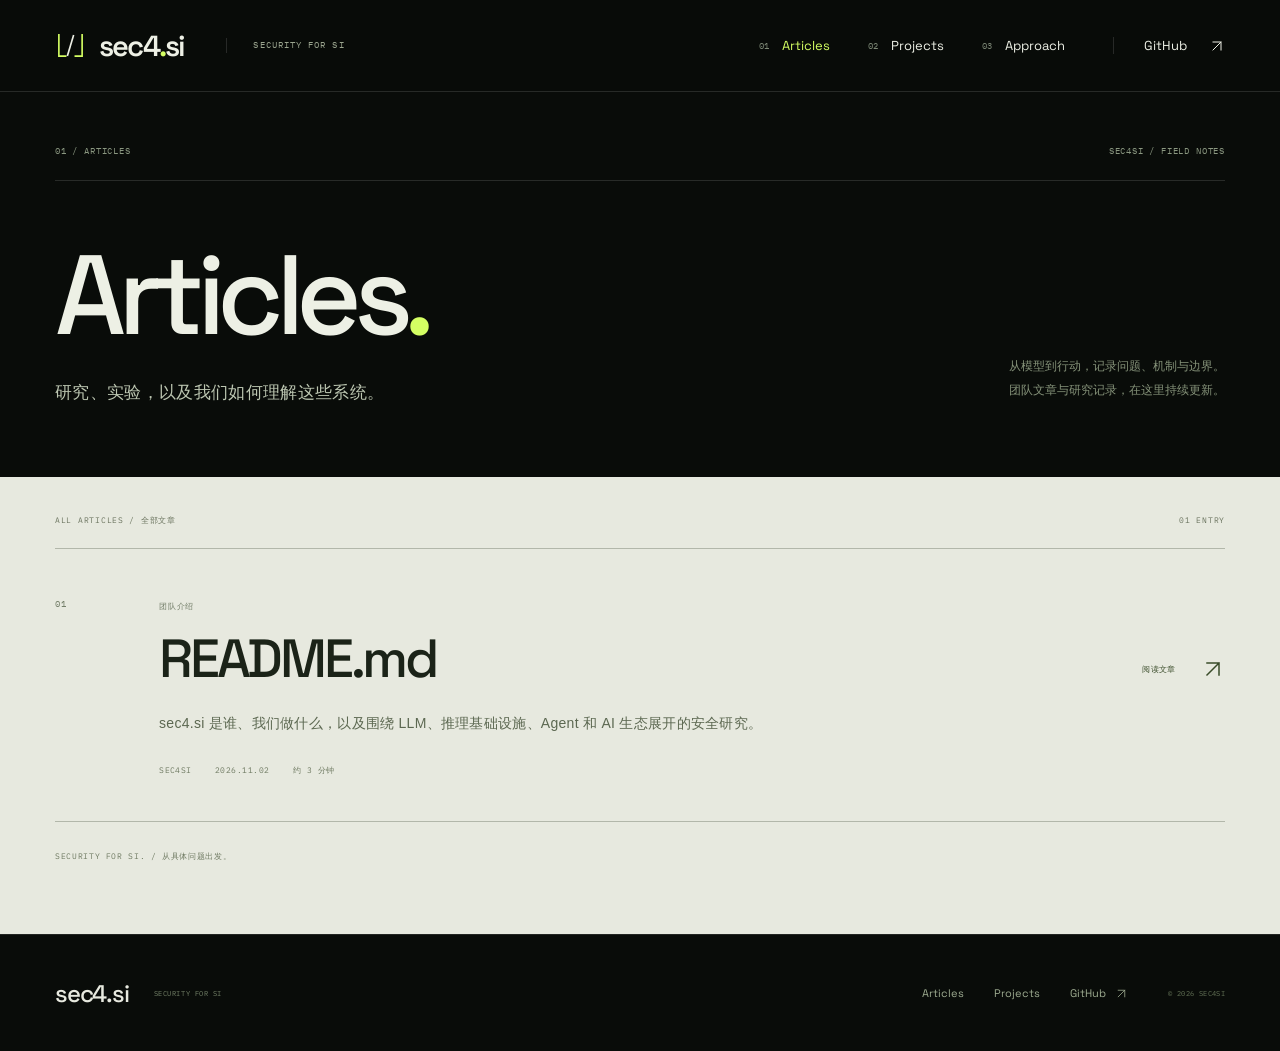
==== articles/index.html @ 60f7e09a "Add Articles pages and team README introduction" ====
<!doctype html>
<html lang="zh-CN"><head><meta charset="UTF-8"><meta name="viewport" content="width=device-width, initial-scale=1"><meta name="theme-color" content="#090c09"><meta name="description" content="sec4.si 的团队文章、研究记录与技术分析，关注 LLM、推理基础设施、Agent 和 AI 生态安全。"><meta property="og:title" content="Articles — sec4.si"><meta property="og:description" content="sec4.si 的团队文章、研究记录与技术分析，关注 LLM、推理基础设施、Agent 和 AI 生态安全。"><meta property="og:type" content="website"><meta property="og:url" content="https://sec4.si/articles/"><link rel="canonical" href="https://sec4.si/articles/"><link rel="icon" type="image/svg+xml" href="/favicon.svg"><link rel="stylesheet" href="/assets/main-XGNGND4Q.css"><link rel="stylesheet" href="/assets/articles-XRSMCOFQ.css"><title>Articles — sec4.si</title></head>
<body class="articles-page" id="top"><a class="skip-link" href="#main">跳到正文</a>
<header class="site-header is-scrolled"><a class="brand" href="/" aria-label="sec4.si home"><svg width="31" height="31" viewBox="0 0 32 32" fill="none" aria-hidden="true"><path d="M4 5v22h7M28 5v22h-7"/><path class="mark-slash" d="m19 6-6 20"/></svg><span>sec4<span class="brand-dot">.</span>si</span></a><span class="header-caption mono">SECURITY FOR SI</span>
<nav aria-label="Main navigation"><a href="/articles/" aria-current="page"><span class="nav-number">01</span> Articles</a><a class="projects-nav" href="/#projects"><span class="nav-number">02</span> Projects</a><a class="approach-nav" href="/#approach"><span class="nav-number">03</span> Approach</a><a class="github-nav" href="https://github.com/sec4si" aria-label="sec4si on GitHub"><span class="github-label">GitHub</span><svg width="20" height="20" viewBox="0 0 24 24" fill="none" aria-hidden="true"><path d="M6 18 18 6M6 6h12v12"/></svg></a></nav></header><main id="main" tabindex="-1"><section class="articles-intro page-gutter"><div class="section-label mono"><span>01 / ARTICLES</span><span>SEC4SI / FIELD NOTES</span></div><div class="articles-intro-copy"><div><h1>Articles<span>.</span></h1><p class="articles-subtitle">研究、实验，以及我们如何理解这些系统。</p></div><p class="articles-intro-note">从模型到行动，记录问题、机制与边界。<br>团队文章与研究记录，在这里持续更新。</p></div></section><section class="article-directory page-gutter" aria-labelledby="directory-title"><div class="directory-label mono"><h2 id="directory-title">ALL ARTICLES / 全部文章</h2><span>01 ENTRY</span></div><ol class="article-entries"><li><a class="article-entry" href="/articles/readme/"><span class="entry-number mono">01</span><div class="entry-copy"><span class="entry-category mono">团队介绍</span><h2>README.md</h2><p>sec4.si 是谁、我们做什么，以及围绕 LLM、推理基础设施、Agent 和 AI 生态展开的安全研究。</p><div class="entry-meta"><span class="mono">SEC4SI</span><time class="mono" datetime="2026-11-02">2026.11.02</time><span class="mono">约 3 分钟</span></div></div><span class="entry-action"><span class="mono">阅读文章</span><svg width="20" height="20" viewBox="0 0 24 24" fill="none" aria-hidden="true"><path d="M6 18 18 6M6 6h12v12"/></svg></span></a></li></ol><p class="directory-note mono">SECURITY FOR SI. / 从具体问题出发。</p></section></main><footer class="reading-footer page-gutter"><a class="reading-footer-brand" href="/">sec4.si<span class="mono">SECURITY FOR SI</span></a><nav aria-label="Footer navigation"><a href="/articles/">Articles</a><a href="/#projects">Projects</a><a href="https://github.com/sec4si">GitHub <svg width="20" height="20" viewBox="0 0 24 24" fill="none" aria-hidden="true"><path d="M6 18 18 6M6 6h12v12"/></svg></a></nav><span class="mono">© 2026 SEC4SI</span></footer></body></html>
---- assets/main-XGNGND4Q.css ----
@font-face{font-family:Space Grotesk Variable;font-style:normal;font-display:swap;font-weight:300 700;src:url("./space-grotesk-vietnamese-wght-normal-UOJE75FD.woff2") format("woff2-variations");unicode-range:U+0102-0103,U+0110-0111,U+0128-0129,U+0168-0169,U+01A0-01A1,U+01AF-01B0,U+0300-0301,U+0303-0304,U+0308-0309,U+0323,U+0329,U+1EA0-1EF9,U+20AB}@font-face{font-family:Space Grotesk Variable;font-style:normal;font-display:swap;font-weight:300 700;src:url("./space-grotesk-latin-ext-wght-normal-KWQTIOU2.woff2") format("woff2-variations");unicode-range:U+0100-02BA,U+02BD-02C5,U+02C7-02CC,U+02CE-02D7,U+02DD-02FF,U+0304,U+0308,U+0329,U+1D00-1DBF,U+1E00-1E9F,U+1EF2-1EFF,U+2020,U+20A0-20AB,U+20AD-20C0,U+2113,U+2C60-2C7F,U+A720-A7FF}@font-face{font-family:Space Grotesk Variable;font-style:normal;font-display:swap;font-weight:300 700;src:url("./space-grotesk-latin-wght-normal-LIGEH75C.woff2") format("woff2-variations");unicode-range:U+0000-00FF,U+0131,U+0152-0153,U+02BB-02BC,U+02C6,U+02DA,U+02DC,U+0304,U+0308,U+0329,U+2000-206F,U+20AC,U+2122,U+2191,U+2193,U+2212,U+2215,U+FEFF,U+FFFD}@font-face{font-family:IBM Plex Mono;font-style:normal;font-display:swap;font-weight:400;src:url("./ibm-plex-mono-latin-400-normal-A2WATXFY.woff2") format("woff2"),url("./ibm-plex-mono-latin-400-normal-4MWPPJAM.woff") format("woff")}@font-face{font-family:IBM Plex Mono;font-style:normal;font-display:swap;font-weight:500;src:url("./ibm-plex-mono-latin-500-normal-33HAQIPI.woff2") format("woff2"),url("./ibm-plex-mono-latin-500-normal-EJMP6L36.woff") format("woff")}.typographic-wall{position:relative;isolation:isolate;width:100%;height:100%;min-height:240px;overflow:hidden}.typographic-wall__content{position:relative;z-index:10;width:100%;height:100%}:root{font-family:Space Grotesk Variable,Arial,Microsoft YaHei,sans-serif;color:#edf0e5;background:#090c09;font-synthesis:none;-webkit-font-smoothing:antialiased;--ink:#090c09;--paper:#e7e9df;--lime:#d4ff63;--muted:#889382;--hairline:#ffffff20;--gutter:clamp(24px,4.3vw,96px);scroll-behavior:smooth}*{box-sizing:border-box}html{scroll-padding-top:95px}body{margin:0}button,a{-webkit-tap-highlight-color:transparent}button{font:inherit}button,a{touch-action:manipulation}a{color:inherit;text-decoration:none}button{color:inherit;cursor:pointer}button:disabled{cursor:default}button:focus-visible,a:focus-visible{outline:2px solid var(--lime);outline-offset:6px}::selection{background:var(--lime);color:var(--ink)}svg{flex:none;stroke:currentColor;stroke-width:1.5;stroke-linecap:square;stroke-linejoin:miter}.mono{font-family:IBM Plex Mono,Consolas,monospace;font-size:10px;font-weight:400;letter-spacing:.06em;line-height:1.6}.page-gutter{padding-inline:var(--gutter)}.skip-link{position:fixed;top:16px;left:var(--gutter);z-index:100;background:var(--lime);color:var(--ink);padding:12px 20px;transform:translateY(-180%)}.skip-link:focus{transform:none}.site-header{height:92px;display:flex;align-items:center;gap:36px;padding-inline:var(--gutter);position:fixed;inset:0 0 auto;z-index:30;border-bottom:1px solid var(--hairline);background:linear-gradient(#090c0970,#090c0930);transition:background .3s,backdrop-filter .3s;animation:header-in 1s both}.site-header.is-scrolled{background:#090c09ed;backdrop-filter:blur(16px)}.brand{display:inline-flex;gap:13px;align-items:center;font-size:29px;font-weight:600;letter-spacing:-1.8px;line-height:1}.brand>svg{stroke:var(--lime);stroke-width:1.7}.brand .mark-slash{stroke:#edf0e5}.brand-dot{color:var(--lime)}.header-caption{color:#9aa48e;margin-left:6px;padding-left:26px;border-left:1px solid var(--hairline);font-size:9px;letter-spacing:.12em}.site-header nav{margin-left:auto;display:flex;align-items:center;gap:38px;font-size:13px}.site-header nav a{display:inline-flex;align-items:center;gap:13px;transition:color .2s}.site-header nav a:hover{color:var(--lime)}.nav-number{font:9px IBM Plex Mono,monospace;color:#7c8775}.site-header nav .github-nav{border-left:1px solid var(--hairline);padding-left:30px;margin-left:10px;gap:22px}.github-nav svg{width:16px;height:16px}.hero{isolation:isolate;position:relative;min-height:850px;height:100svh;max-height:1400px;overflow:hidden;background:var(--ink)}.hero:after{content:"";position:absolute;inset:0;pointer-events:none;z-index:6;opacity:.035;background-image:url("data:image/svg+xml,%3Csvg viewBox='0 0 180 180' xmlns='http://www.w3.org/2000/svg'%3E%3Cfilter id='n'%3E%3CfeTurbulence type='fractalNoise' baseFrequency='.93' numOctaves='3' stitchTiles='stitch'/%3E%3C/filter%3E%3Cpath fill='%23fff' filter='url(%23n)' opacity='.7' d='M0 0h180v180H0z'/%3E%3C/svg%3E")}.hero-field{position:absolute;inset:110px -1% 98px 37%;z-index:0;animation:field-in 2.1s .3s both}.hero-field .typographic-wall{height:100%;min-height:100%}.hero-field-mask{position:absolute;inset:92px 0 90px;pointer-events:none;z-index:1;background:linear-gradient(90deg,var(--ink) 0%,#090c09fa 25%,#090c09cc 39%,#090c0966 48%,transparent 68%),linear-gradient(0deg,var(--ink),transparent 17%,transparent 91%,var(--ink));opacity:.98}.hero-main{position:relative;z-index:3;height:100%;display:flex;flex-direction:column;justify-content:center;padding-top:128px;padding-bottom:102px;pointer-events:none}.eyebrow{display:inline-flex;gap:10px;align-items:center;color:#b7bfae;font-size:10px;letter-spacing:.12em}.tiny-cross{display:inline-block;width:10px;height:10px;position:relative;flex:none}.tiny-cross:before,.tiny-cross:after{content:"";position:absolute;background:currentColor;top:50%;left:0;width:100%;height:1px}.tiny-cross:after{transform:rotate(90deg)}.hero-main>.eyebrow{animation:copy-in 1s .1s both;margin-bottom:29px;color:#b7bfae}h1{font-size:clamp(112px,10.7vw,216px);font-weight:500;letter-spacing:-.077em;line-height:.94;margin:0 0 32px}.title-line{display:block;overflow:hidden;padding:0 .12em .12em 0;margin-bottom:-.12em}.title-line>span{display:block;animation:title-in 1.2s cubic-bezier(.2,.7,.15,1) .12s both}.title-line:nth-child(2)>span{animation-delay:.3s}h1 em{font-style:normal;color:var(--lime)}.title-period{font-weight:400}.hero-copy{max-width:430px;animation:copy-in 1.2s .55s both}.hero-description{font-size:17px;font-weight:400;line-height:1.65;letter-spacing:-.025em;margin:0;max-width:390px;color:#bec6b7}.hero-chinese{font-family:Arial,Microsoft YaHei,sans-serif;font-size:12px;letter-spacing:.12em;line-height:1.7;color:#737f6d;margin:15px 0 0}.hero-actions{display:flex;align-items:center;gap:32px;margin-top:33px}.primary-link{display:flex;align-items:center;justify-content:space-between;gap:36px;padding:16px 20px 17px;background:var(--lime);color:#17200c;font-size:13px;font-weight:600;pointer-events:auto;transition:background .2s,transform .2s}.primary-link:hover{background:#e5ffa1;transform:translateY(-2px)}.primary-link svg{width:19px}.action-note{font-size:8px;color:#849078;line-height:1.8;letter-spacing:.1em}.field-topline{position:absolute;top:137px;left:57%;right:var(--gutter);z-index:2;display:flex;align-items:center;gap:8px;color:#849077;font-size:8px;letter-spacing:.1em;animation:copy-in 1.1s .85s both;pointer-events:none}.field-coordinate{margin-left:auto;color:#4d5b48}.status-dot{width:5px;height:5px;background:var(--lime);border-radius:50%;display:inline-block;flex:none;box-shadow:0 0 12px #d4ff6340;animation:status-breathe 4s ease-in-out infinite}.field-note{position:absolute;right:var(--gutter);bottom:148px;width:clamp(290px,26vw,440px);z-index:4;animation:copy-in 1.3s 1.1s both;background:linear-gradient(90deg,#090c09ed,#090c09d9 80%,#090c09b3);border-top:1px solid #d4ff6330;padding-top:18px;pointer-events:none}.field-note-index{display:flex;align-items:center;gap:10px;font-size:8px;color:#a9b59a;letter-spacing:.1em}.square-dot{display:block;width:5px;height:5px;background:var(--lime)}.focus-bracket{margin-left:auto;color:var(--lime)}.field-note-content{animation:copy-in .45s both}.field-note-content p{font-size:22px;line-height:1.2;letter-spacing:-.04em;margin:17px 0 10px;max-width:350px}.field-note-content>span{display:block;max-width:360px;color:#7f8d75;font-size:12px;line-height:1.8}.field-note-hint{display:flex;gap:14px;color:#5a684f;font-size:7px;letter-spacing:.05em;margin-top:23px}.hero-bottom{position:absolute;bottom:0;inset-inline:0;height:92px;z-index:7;display:flex;align-items:center;justify-content:space-between;border-top:1px solid var(--hairline);gap:30px;animation:copy-in 1.1s .95s both}.scroll-cue{display:flex;align-items:center;gap:12px;color:#9aa78f;font-size:8px;letter-spacing:.09em;white-space:nowrap}.scroll-track{position:relative;width:9px;height:25px;border:1px solid #56634b;display:flex;justify-content:center;border-radius:6px;overflow:hidden}.scroll-track span{width:1px;height:7px;display:block;background:var(--lime);margin-top:4px;animation:scroll-tick 2.8s ease-in-out infinite}.field-tabs{display:flex;align-items:center;gap:34px;margin-left:auto;margin-right:10%}.field-tabs button{display:inline-flex;align-items:center;gap:9px;padding:10px 0;border:0;background:transparent;color:#69785f;font:9px IBM Plex Mono,monospace;letter-spacing:.08em;transition:color .2s}.tab-indicator{width:4px;height:4px;background:currentColor;opacity:.5;transition:background .2s}.field-tabs button:hover,.field-tabs button.is-active{color:var(--lime)}.field-tabs button.is-active .tab-indicator{opacity:1}.motion-controls{display:flex;align-items:center;gap:19px}.motion-button{display:flex;align-items:center;gap:9px;padding:10px 0;font-size:8px;letter-spacing:.12em;color:#8e9a83;background:none;border:none;min-width:66px}.motion-button:hover,.shuffle-button:hover{color:var(--lime)}.pause-icon{width:6px;height:9px;border-inline:2px solid currentColor;display:inline-block}.play-icon{display:inline-block;border-left:6px solid currentColor;border-top:4px solid transparent;border-bottom:4px solid transparent}.shuffle-button{background:none;border:0;color:#8e9a83;padding:8px}.shuffle-button:disabled{opacity:.3}.field-fallback{height:100%;font:14px/2.15 IBM Plex Mono,monospace;color:#8d9d7c15;letter-spacing:.25em;overflow:hidden;white-space:nowrap}.research-section{background:var(--paper);color:#121810;padding-block:64px 38px}.section-label{display:flex;justify-content:space-between;gap:24px;padding-bottom:22px;border-bottom:1px solid #171e1726;font-size:9px;letter-spacing:.09em;color:#66705d}.research-heading{display:flex;justify-content:space-between;align-items:flex-end;gap:60px;margin:69px 0 65px}h2{font-weight:500;letter-spacing:-.055em;line-height:1.09;font-size:clamp(40px,4.05vw,78px);margin:0}.research-heading h2>span{color:#7e8774}.research-heading p{font-family:Arial,Microsoft YaHei,sans-serif;color:#68705f;font-size:12px;line-height:2;letter-spacing:.04em;min-width:320px;margin:0 0 7px}.research-list{border-bottom:1px solid #171e1740}.research-row{border-top:1px solid #171e1740}.research-row{scroll-margin-top:14px}.research-row h3{margin:0}.research-toggle{width:100%;padding:30px 0;display:grid;grid-template-columns:80px minmax(230px,1fr) 1fr 30px;align-items:center;gap:24px;text-align:left;border:0;background:none;color:inherit;transition:padding .2s}.research-toggle:focus-visible{outline-color:#5f792e;outline-offset:-2px}.row-number{font-size:10px;color:#727c67;align-self:center}.row-label{font-size:clamp(28px,3.05vw,58px);letter-spacing:-.055em;font-weight:500;transition:transform .3s}.row-subtitle{font-size:15px;font-weight:400;color:#626c59;justify-self:start;letter-spacing:-.025em}.row-icon{position:relative;width:25px;height:25px;justify-self:end}.row-icon span{position:absolute;left:4px;right:4px;top:12px;height:1px;background:currentColor;transition:transform .3s}.row-icon span+span{transform:rotate(90deg)}.is-expanded .row-icon span+span{transform:rotate(0)}.research-toggle:hover .row-label{transform:translate(8px)}.is-expanded .row-label{text-decoration:underline;text-decoration-color:#a0b474;text-decoration-thickness:3px;text-underline-offset:10px}.research-detail-inner{padding:0 54px 33px 104px;max-width:970px;animation:copy-in .3s both}.research-detail-inner>p:first-child{font-size:17px;line-height:1.7;letter-spacing:-.02em;color:#3e4936;margin:0 0 11px;max-width:650px}.research-detail-inner>p[lang]{font-family:Arial,Microsoft YaHei,sans-serif;font-size:12px;line-height:1.8;color:#717a67;letter-spacing:.04em;margin:0}.research-tags{display:flex;flex-wrap:wrap;gap:9px 25px;margin-top:24px;color:#526242;font-size:8px;letter-spacing:.08em}.research-tags span:before{content:"\21b3";margin-right:8px;color:#8c9c75}.project-list-heading{display:flex;align-items:center;justify-content:space-between;gap:20px;border-top:1px solid #171e1740;padding:34px 0 22px;color:#66705d;font-size:8px;letter-spacing:.09em;scroll-margin-top:20px}.project-list-heading h3{margin:0;font:inherit}.project-list-heading>span{color:#727c67;font-size:7px}.project-actions{display:flex;align-items:center;flex-wrap:wrap;gap:14px 28px;margin-top:24px}.project-actions>a{display:inline-flex;align-items:center;justify-content:space-between;gap:28px;min-height:44px;font-size:12px;font-weight:500;transition:background .2s,color .2s,transform .2s}.project-actions a:focus-visible{outline-color:#496620;outline-offset:5px}.project-site{padding:13px 17px;background:#17200e;color:var(--lime)}.project-site:hover{background:#2c3c1c;transform:translateY(-2px)}.project-repository{color:#3e4936}.project-repository:hover{color:#17200e;text-decoration:underline;text-underline-offset:5px}.project-actions svg{width:16px;height:16px}.project-status{display:flex;align-items:center;gap:8px;font-size:7px;color:#68735e;letter-spacing:.07em}.project-status>span{display:block;width:4px;height:4px;background:#7e9457}.motion-button:disabled{opacity:.65}.research-footnote{display:flex;gap:12px;align-items:center;font-size:8px;letter-spacing:.035em;color:#78836b;padding-top:25px}.research-footnote .tiny-cross{width:8px;height:8px}.research-footnote>span:last-child{margin-left:auto;letter-spacing:.06em}.approach-section{padding-block:66px 100px;background:#0b0f0b}.approach-section .section-label{border-color:var(--hairline);color:#717e66}.approach-heading{display:flex;justify-content:space-between;align-items:flex-end;gap:60px;margin-top:70px}.approach-heading h2{font-size:clamp(40px,4.1vw,78px)}.approach-heading h2 span{color:#78876b}.approach-heading p{font-family:Arial,Microsoft YaHei,sans-serif;font-size:12px;letter-spacing:.05em;line-height:2;color:#7d8a71;margin:0 0 7px;min-width:320px}.boundary-map{display:flex;align-items:center;gap:38px;margin:65px 0 73px;border-block:1px solid var(--hairline);padding:30px 0}.map-terminal{color:#536148;font-size:8px;letter-spacing:.13em}.boundary-node{display:grid;grid-template-columns:5px auto;column-gap:10px;row-gap:5px;align-items:center;flex-shrink:0;font:10px IBM Plex Mono,monospace;letter-spacing:.09em;color:#b8c4aa}.node-dot{width:4px;height:4px;background:var(--lime);display:block}.boundary-node small{grid-column:2;font-family:Space Grotesk Variable,sans-serif;font-size:11px;letter-spacing:0;color:#5c6b50}.boundary-line{height:1px;background:#d4ff6333;flex:1;position:relative;overflow:visible;min-width:10px}.boundary-line:after{content:"";position:absolute;right:0;top:-2px;width:5px;height:5px;border-top:1px solid #a3bf76;border-right:1px solid #a3bf76;transform:rotate(45deg)}.principles{display:grid;grid-template-columns:repeat(3,1fr);gap:55px}.principle{border-left:1px solid #ffffff19;padding-left:24px}.principle-number{color:#738463;font-size:8px}.principle h3{font-size:36px;letter-spacing:-.055em;font-weight:400;margin:24px 0 8px}.principle p{color:#b3bfa6;font-size:13px;margin:0 0 12px;line-height:1.5}.principle>span[lang]{display:block;font-family:Arial,Microsoft YaHei,sans-serif;color:#6c7a61;font-size:11px;line-height:1.9;letter-spacing:.035em}.site-footer{background:var(--lime);color:#17200e;padding-top:72px}.footer-top{display:flex;align-items:center;justify-content:space-between;gap:40px;padding-bottom:77px}.footer-top .eyebrow{color:#667c41;font-size:8px;letter-spacing:.1em}.footer-top .status-dot{background:#40572a;animation:none;box-shadow:none}.footer-top h2{font-size:clamp(50px,6.2vw,120px);margin:25px 0 18px;letter-spacing:-.065em}.footer-top h2>span{color:#758e48}.footer-top p{font-family:Arial,Microsoft YaHei,sans-serif;color:#687f44;font-size:12px;letter-spacing:.06em;margin:0}.footer-articles{display:inline-flex;align-items:center;gap:24px;font-size:13px;min-height:44px;margin-top:19px;color:#2f4820}.footer-articles:hover{text-decoration:underline;text-underline-offset:5px}.footer-articles svg{width:18px;height:18px}.footer-github{display:flex;flex-direction:column;align-items:center;justify-content:center;gap:24px;width:180px;height:180px;border:1px solid #17200e44;border-radius:50%;transition:background .3s,color .3s,transform .3s}.footer-github>svg{width:54px;height:54px;stroke-width:1}.footer-github>span{font-size:8px;letter-spacing:.08em}.footer-github:hover{background:#17200e;color:var(--lime);transform:rotate(-5deg)}.site-footer a:focus-visible{outline-color:#17200e}.footer-projects{display:flex;align-items:center;gap:36px;border-top:1px solid #17200e33;padding-block:25px}.footer-projects>span{margin-right:auto;color:#657c40;font-size:8px;letter-spacing:.07em}.footer-projects>a{display:flex;align-items:center;justify-content:space-between;gap:35px;min-width:0;flex:0 1 200px;font-size:20px;letter-spacing:-.04em;padding-block:8px}.footer-projects>a:hover{text-decoration:underline;text-underline-offset:5px}.footer-projects svg{width:18px;height:18px}@media(max-width:720px){.footer-projects{flex-wrap:wrap;gap:16px 30px;padding-block:23px}.footer-projects>span{flex-basis:100%;font-size:7px}.footer-projects>a{flex:1 1 140px;min-width:0;font-size:18px;gap:15px}}.footer-bottom{display:flex;align-items:center;justify-content:space-between;gap:25px;border-top:1px solid #17200e33;padding-block:27px;font-size:8px;letter-spacing:.035em;color:#657c40}.footer-brand{font-family:Space Grotesk Variable,sans-serif;font-size:21px;letter-spacing:-1px;font-weight:600;color:#17200e}.footer-brand>span{font:7px IBM Plex Mono,monospace;letter-spacing:.08em;margin-left:17px;color:#657c40}.back-top{color:#3b5428;white-space:nowrap}[data-reveal]{opacity:0;transform:translateY(24px);transition:opacity .85s cubic-bezier(.2,.7,.15,1),transform .85s cubic-bezier(.2,.7,.15,1)}[data-reveal][data-revealed=true]{opacity:1;transform:none}.research-row[data-reveal]{transform:none}.research-row:target{opacity:1;transform:none;transition:none}.principle:nth-child(2){transition-delay:.1s}.principle:nth-child(3){transition-delay:.2s}@keyframes title-in{0%{transform:translateY(112%);filter:blur(4px);opacity:.4}to{transform:none;filter:none;opacity:1}}@keyframes copy-in{0%{opacity:0;transform:translateY(15px)}to{opacity:1;transform:none}}@keyframes header-in{0%{opacity:0;transform:translateY(-12px)}to{opacity:1;transform:none}}@keyframes field-in{0%{opacity:0}to{opacity:1}}@keyframes status-breathe{0%,to{opacity:.45}50%{opacity:1}}@keyframes scroll-tick{0%,to{transform:translateY(0);opacity:.7}60%{transform:translateY(8px);opacity:.2}}@media(min-width:1700px){.hero-copy{max-width:480px}.hero-description{font-size:19px;max-width:435px}.hero-chinese{font-size:13px}.hero-main{padding-top:140px}h1{margin-bottom:37px}.hero-actions{margin-top:38px}.primary-link{padding:19px 23px;font-size:14px;gap:55px}.field-note{bottom:158px}.field-note-content p{font-size:26px}.field-note-content>span{font-size:13px}.field-topline{font-size:9px;top:143px}.hero-main>.eyebrow{font-size:11px;margin-bottom:35px}}@media(max-width:1200px){.header-caption{display:none}.hero{min-height:800px}h1{font-size:clamp(108px,11vw,150px)}.hero-field{left:34%}.hero-field-mask{background:linear-gradient(90deg,var(--ink) 0%,#090c09f5 24%,#090c09a0 42%,transparent 68%),linear-gradient(0deg,var(--ink),transparent 18%,transparent 91%,var(--ink))}.hero-copy{max-width:350px}.hero-description{font-size:15px;max-width:330px}.field-topline{left:55%;font-size:7px}.field-note{width:285px}.field-note-content p{font-size:21px}.field-tabs{gap:20px;margin-right:0}.field-tabs button{font-size:8px}.scroll-cue{font-size:7px}.research-heading,.approach-heading{gap:35px}.research-heading p,.approach-heading p{min-width:270px;font-size:11px}.research-toggle{grid-template-columns:55px minmax(210px,1fr) 1fr 25px;gap:20px}.research-detail-inner{padding-left:75px}.boundary-map{gap:24px}.map-terminal{font-size:7px}.boundary-node{font-size:9px}.principles{gap:35px}.footer-bottom>span:nth-child(2){display:none}}@media(max-width:900px){.site-header{height:78px}.brand{font-size:25px}.site-header nav{gap:26px;font-size:12px}.site-header nav .github-nav{padding-left:23px;margin-left:0;gap:17px}.hero{min-height:900px;max-height:none}.hero-main{padding-top:130px;padding-bottom:200px;justify-content:center}h1{font-size:128px}.hero-description{max-width:335px}.field-topline{left:53%;top:118px;right:var(--gutter)}.field-coordinate{display:none}.hero-field{inset:98px -7% 140px 32%}.field-note{bottom:144px;width:260px}.field-note-content p{font-size:19px}.field-note-content>span{font-size:11px}.field-note-hint{font-size:6px}.hero-bottom{height:90px}.field-tabs{gap:15px}.field-tabs button{font-size:7px;gap:6px}.scroll-cue{font-size:6px}.motion-controls{gap:6px}.motion-button{font-size:7px;min-width:58px}.research-section{padding-top:40px}.section-label{font-size:8px}.section-label>span:last-child{font-size:7px}.research-heading,.approach-heading{flex-direction:column;align-items:flex-start;gap:29px;margin-top:45px;margin-bottom:45px}.research-heading p,.approach-heading p{font-size:12px}.research-toggle{grid-template-columns:38px 1fr 180px 23px;gap:16px;padding-block:27px}.row-label{font-size:33px}.row-subtitle{font-size:12px}.research-detail-inner{padding-left:54px}.research-footnote>span:last-child{display:none}.approach-section{padding-top:45px;padding-bottom:65px}.boundary-map{gap:17px;margin:45px 0 55px}.map-terminal{display:none}.boundary-node small{font-size:10px}.principles{gap:23px}.principle{padding-left:16px}.principle h3{font-size:30px}.principle>span[lang]{font-size:10px}.footer-top{padding-bottom:55px}.footer-github{width:145px;height:145px;gap:18px}.footer-github>svg{width:44px;height:44px}.footer-github>span{font-size:7px}.footer-brand>span{display:none}}@media(max-width:600px){:root{--gutter:22px}html{scroll-padding-top:80px}.site-header{height:72px;gap:12px}.brand{font-size:23px;gap:9px}.brand>svg{width:25px;height:25px}.site-header nav{gap:20px;font-size:11px}.nav-number,.approach-nav{display:none!important}.site-header nav .github-nav{border-left:0;padding-left:0;gap:10px}.github-nav svg{width:14px;height:14px}.hero{min-height:870px;height:100svh}.hero-main{justify-content:flex-start;padding-top:176px;padding-bottom:210px}.hero-main>.eyebrow{font-size:8px;letter-spacing:.1em;margin-bottom:28px}h1{font-size:clamp(83px,20.8vw,124px);line-height:1.02;letter-spacing:-.075em;margin-bottom:29px}.hero-description{font-size:15px;line-height:1.65;max-width:310px;color:#b8c3ac}.hero-chinese{font-size:10px;letter-spacing:.08em;margin-top:15px}.hero-actions{gap:23px;margin-top:28px}.primary-link{font-size:12px;gap:29px;padding:15px 17px}.action-note{font-size:7px}.hero-field{inset:95px -44% 110px 8%;opacity:.48}.hero-field-mask{inset:73px 0 83px;background:linear-gradient(90deg,#090c09f7,#090c09cf 45%,#090c09a6),linear-gradient(0deg,var(--ink),#090c09c0 16%,transparent 40%,transparent 92%,var(--ink))}.field-topline{left:var(--gutter);right:var(--gutter);top:111px;font-size:6px;letter-spacing:.08em;color:#68765d}.field-topline .status-dot{width:4px;height:4px}.field-note{left:var(--gutter);right:var(--gutter);bottom:107px;width:auto;border-top:1px solid #ffffff18;padding-top:15px;background:transparent}.field-note-index{font-size:7px}.field-note-content p{font-size:15px;margin:11px 0 0;max-width:none}.field-note-content>span,.field-note-hint{display:none}.field-note .square-dot{width:4px;height:4px}.hero-bottom{height:77px;gap:18px;flex-wrap:nowrap}.scroll-cue{display:none}.field-tabs{margin:0 auto 0 0;gap:13px}.field-tabs button{font-size:7px;letter-spacing:.04em;gap:5px;min-height:44px}.tab-indicator{width:3px;height:3px}.motion-controls{gap:0}.motion-button{font-size:6px;gap:7px;min-width:47px;min-height:44px}.shuffle-button{display:none}.pause-icon{height:7px;width:5px;border-inline-width:1.5px}.research-section{padding-top:32px;padding-bottom:26px}.section-label{font-size:7px;padding-bottom:17px;letter-spacing:.07em}.section-label>span:last-child{display:none}.research-heading{margin-top:36px;margin-bottom:34px;gap:24px}h2{font-size:36px;letter-spacing:-.06em;line-height:1.15}.research-heading p{font-size:11px;line-height:2;letter-spacing:.02em;min-width:0;max-width:310px}.research-toggle{grid-template-columns:24px 1fr 20px;gap:13px;padding-block:24px}.row-number{font-size:8px}.row-label{font-size:30px;letter-spacing:-.055em}.row-subtitle{display:none}.row-icon{width:18px;height:18px}.row-icon span{top:9px;left:2px;right:2px}.is-expanded .row-label{text-decoration-thickness:2px;text-underline-offset:7px}.research-detail-inner{padding:0 0 26px 37px}.research-detail-inner>p:first-child{font-size:14px;line-height:1.8}.research-detail-inner>p[lang]{font-size:10px;line-height:1.9;letter-spacing:.02em}.research-tags{gap:10px 15px;font-size:6px;line-height:1.8;margin-top:18px}.research-tags span:before{margin-right:5px}.research-footnote{font-size:6px;gap:10px;line-height:1.8;padding-top:21px}.approach-section{padding-top:33px;padding-bottom:44px}.approach-heading{margin-top:36px;margin-bottom:0;gap:24px}.approach-heading h2{font-size:36px}.approach-heading p{font-size:11px;line-height:2;letter-spacing:.02em;min-width:0}.boundary-map{margin:34px 0 37px;gap:14px;padding-block:23px}.boundary-node{grid-template-columns:3px auto;font-size:7px;column-gap:7px;letter-spacing:.05em}.node-dot{width:3px;height:3px}.boundary-node small{display:none}.boundary-line:after{width:4px;height:4px;top:-1.5px}.principles{grid-template-columns:1fr;gap:29px}.principle{border-left:0;border-top:1px solid #ffffff18;padding-top:22px;padding-left:0;display:grid;grid-template-columns:35px 1fr;column-gap:5px}.principle-number{grid-row:1 / span 3;align-self:start;padding-top:9px;font-size:7px}.principle h3{font-size:29px;margin:0 0 9px}.principle p{font-size:12px;margin-bottom:8px}.principle>span[lang]{font-size:10px;letter-spacing:.02em}.site-footer{padding-top:38px}.footer-top{align-items:flex-start;position:relative;gap:15px;padding-bottom:40px}.footer-top .eyebrow{font-size:6px;letter-spacing:.05em;gap:7px}.footer-top h2{font-size:43px;margin:24px 0 16px}.footer-top p{font-size:10px;line-height:1.9;letter-spacing:.03em;max-width:250px}.footer-github{width:52px;height:52px;flex:none;margin-top:42px;border-radius:0;border:0}.footer-github>svg{width:37px;height:37px;stroke-width:1.2}.footer-github>span{display:none}.footer-bottom{padding-block:20px;gap:15px;flex-wrap:wrap;font-size:6px}.footer-brand{font-size:19px;flex:1}.footer-bottom>span{font-size:6px}.back-top{display:none}}@media(prefers-reduced-motion:reduce){:root{scroll-behavior:auto}*,*:before,*:after{animation-duration:.01ms!important;animation-delay:0s!important;transition-duration:.01ms!important;scroll-behavior:auto!important}[data-reveal]{opacity:1;transform:none}.title-line>span{transform:none;filter:none}}@media(max-width:600px){.site-header nav{gap:16px}.site-header nav a{min-height:44px}.site-header nav .github-nav{min-width:24px;justify-content:center}.github-label{display:none}.project-list-heading{padding-top:28px;font-size:7px;gap:12px}.project-list-heading>span{font-size:6px}.project-actions{gap:12px 23px;margin-top:21px}.project-actions>a{font-size:11px;gap:20px}.project-site{padding:12px 14px}.project-status{flex-basis:100%;font-size:6px;margin-top:2px}}@media(max-width:360px){:root{--gutter:18px}.site-header{gap:10px}.brand{font-size:22px;gap:8px}.brand>svg{width:24px;height:24px}.site-header nav{gap:13px}.field-tabs{gap:10px}h1{font-size:clamp(72px,23vw,83px)}}
---- assets/articles-XRSMCOFQ.css ----
.articles-page{--reading-ink:#1b2318;--reading-muted:#68715f}.articles-page .site-header{animation:none;background:#090c09f5}.articles-page .site-header nav a[aria-current]{color:var(--lime)}.articles-page main{padding-top:92px}.articles-page main:focus{outline:none}.articles-intro{padding-top:52px;padding-bottom:68px}.articles-intro .section-label{border-color:var(--hairline);color:#8a9780}.articles-intro-copy{display:flex;align-items:flex-end;justify-content:space-between;gap:60px;padding-top:58px}.articles-intro h1{font-size:clamp(76px,8.8vw,164px);line-height:1;letter-spacing:-.075em;margin:0 0 26px}.articles-intro h1>span,.article-hero h1>span{color:var(--lime)}.articles-subtitle{font:17px/1.8 Arial,Microsoft YaHei,sans-serif;color:#bcc6b1;margin:0;letter-spacing:.02em}.articles-intro-note{font:12px/2 Arial,Microsoft YaHei,sans-serif;color:#859279;margin:0 0 7px;max-width:340px}.article-directory{background:var(--paper);color:var(--reading-ink);padding-top:37px;padding-bottom:72px;min-height:400px}.directory-label{display:flex;justify-content:space-between;align-items:center;gap:20px;color:#6b745f;border-bottom:1px solid #17200e40;padding-bottom:22px;font-size:8px;letter-spacing:.09em}.directory-label h2{font:inherit;margin:0;letter-spacing:inherit}.article-entries{list-style:none;padding:0;margin:0}.article-entry{display:grid;grid-template-columns:80px minmax(0,1fr) 130px;gap:24px;align-items:start;padding:44px 0;border-bottom:1px solid #17200e40;transition:padding .25s}.article-entry:focus-visible{outline-color:#496620;outline-offset:9px}.entry-number{font-size:9px;color:#737e69;padding-top:4px}.entry-category{font-size:8px;letter-spacing:.1em;color:#737e69}.entry-copy h2{font-size:clamp(36px,4.2vw,64px);line-height:1.15;letter-spacing:-.06em;margin:14px 0 20px;font-weight:500;overflow-wrap:anywhere}.entry-copy>p{font:14px/1.9 Arial,Microsoft YaHei,sans-serif;max-width:680px;color:#5c6851;margin:0;letter-spacing:.02em}.entry-meta{display:flex;gap:23px;flex-wrap:wrap;margin-top:27px;color:#6f7a62}.entry-meta .mono{font-size:8px}.entry-action{justify-self:end;display:flex;align-items:center;gap:25px;margin-top:64px;color:#3a4c2a}.entry-action .mono{font-size:8px;white-space:nowrap}.entry-action svg{width:24px;height:24px;transition:transform .2s}.article-entry:hover h2{text-decoration:underline;text-decoration-color:#91a26b;text-decoration-thickness:2px;text-underline-offset:9px}.article-entry:hover .entry-action svg{transform:translate(3px,-3px)}.directory-note{font-size:8px;letter-spacing:.08em;color:#6f7a62;margin:28px 0 0}.article-hero{padding-top:39px;padding-bottom:55px}.article-breadcrumb{display:flex;align-items:center;flex-wrap:wrap;gap:14px;font-size:8px;letter-spacing:.08em;color:#87957a;margin-bottom:58px}.article-breadcrumb a:hover{color:var(--lime)}.article-breadcrumb [aria-current]{color:#bec7b5}.article-category{display:flex;align-items:center;gap:10px;font-size:8px;letter-spacing:.11em;color:#a1b28f;margin:0 0 25px}.article-category .square-dot{width:4px;height:4px}.article-hero h1{font-size:clamp(62px,7.1vw,132px);font-weight:500;line-height:1.05;letter-spacing:-.075em;margin:0 0 24px;overflow-wrap:anywhere}.article-subtitle{font:20px/1.7 Arial,Microsoft YaHei,sans-serif;color:#bcc6b1;letter-spacing:.03em;margin:0}.article-meta{display:flex;flex-wrap:wrap;gap:25px;margin-top:32px;color:#7e8e70}.article-meta .mono{font-size:8px;letter-spacing:.08em}.article-reading{background:var(--paper);color:var(--reading-ink);padding-top:66px;padding-bottom:75px}.article-layout{display:grid;grid-template-columns:minmax(0,780px) 210px;gap:clamp(52px,8vw,150px);max-width:1180px;margin-inline:auto;align-items:start}.article-prose{grid-column:1;grid-row:1;font-family:Arial,Microsoft YaHei,PingFang SC,sans-serif;font-size:16px;line-height:2.05;letter-spacing:.015em;min-width:0;overflow-wrap:anywhere}.article-prose h2,.article-prose h3,.article-prose h4{font-family:Space Grotesk Variable,Arial,Microsoft YaHei,sans-serif;position:relative;color:#17200e;scroll-margin-top:115px;letter-spacing:-.025em;line-height:1.5}.article-prose h2{font-size:28px;font-weight:500;margin:65px 0 24px;padding-top:23px;border-top:1px solid #17200e30}.article-prose>h2:first-child{margin-top:0;border:0;padding-top:0}.article-prose h3{font-size:21px;font-weight:500;margin:36px 0 16px}.article-prose h4{font-size:18px;font-weight:500;margin:30px 0 12px}.article-prose p{margin:0 0 21px;color:#46513e}.article-prose strong{font-weight:600;color:#27341d}.article-prose ul,.article-prose ol{padding-left:1.5em;margin:20px 0 26px;color:#46513e}.article-prose li{padding-left:.3em;margin:12px 0}.article-prose li::marker{color:#758b51}.article-prose a{color:#314d1c;text-decoration:underline;text-decoration-color:#96a67c;text-underline-offset:4px;text-decoration-thickness:1px}.article-prose a:hover{color:#17200e;text-decoration-color:currentColor}.article-prose a:focus-visible{outline-color:#496620}.article-prose code{font-family:IBM Plex Mono,monospace;font-size:.85em;background:#17200e0a;padding:3px 5px;border-radius:2px}.article-prose pre{overflow:auto;max-width:100%;background:#17200e;color:#e7e9df;padding:22px;font-size:13px;line-height:1.8}.article-prose pre code{background:none;padding:0;color:inherit}.article-prose blockquote{border-left:2px solid #96a67c;padding-left:22px;margin:28px 0;color:#68715f}.article-prose img{max-width:100%;height:auto}.article-prose .article-table{overflow:auto;margin-block:25px}.article-prose table{border-collapse:collapse;min-width:100%;font-size:14px}.article-prose td,.article-prose th{border-bottom:1px solid #17200e30;text-align:left;padding:12px 16px}.article-prose .heading-anchor{font:15px IBM Plex Mono,monospace;text-decoration:none;opacity:0;color:#71845b;margin-left:12px}.article-prose h2:hover .heading-anchor,.article-prose h3:hover .heading-anchor,.article-prose h4:hover .heading-anchor,.article-prose .heading-anchor:focus-visible{opacity:1}.article-sidebar{grid-column:2;grid-row:1;position:sticky;top:130px}.article-toc{border-left:1px solid #17200e30;padding-left:24px}.article-toc>p{font-size:8px;letter-spacing:.08em;color:#7c876e;margin:0 0 23px}.article-toc ol{list-style:none;padding:0;margin:0;display:grid;gap:17px}.article-toc li{font:12px/1.7 Arial,Microsoft YaHei,sans-serif;color:#657357;letter-spacing:.02em}.article-toc a:hover{color:#17200e;text-decoration:underline;text-underline-offset:5px}.article-toc a:focus-visible{outline-color:#496620}.article-toc .article-back-top{display:inline-block;font-size:7px;letter-spacing:.06em;margin-top:31px;color:#7a886b}.article-end-mark{font-size:24px;letter-spacing:-.15em;color:#778c52;margin:45px 0 34px}.article-pagination{display:flex;justify-content:space-between;align-items:center;gap:25px;border-top:1px solid #17200e30;padding-top:25px}.article-prose .article-pagination a{font:12px/1.6 Arial,Microsoft YaHei,sans-serif;text-decoration:none;display:inline-flex;align-items:center;gap:14px;min-height:44px;color:#425934}.article-pagination .markdown-download svg{width:16px;height:16px}.article-prose .article-pagination a:hover{text-decoration:underline;text-underline-offset:5px}.reading-footer{background:#090c09;display:flex;align-items:center;justify-content:space-between;gap:40px;padding-block:36px;border-top:1px solid #ffffff1a}.reading-footer-brand{font-size:24px;letter-spacing:-1.2px;color:#e7e9df;font-weight:500;display:flex;align-items:center;gap:25px}.reading-footer-brand .mono{font-size:7px;letter-spacing:.08em;color:#748268}.reading-footer nav{display:flex;align-items:center;gap:30px;margin-left:auto;color:#9eac91;font-size:11px}.reading-footer nav a{display:inline-flex;align-items:center;gap:9px;min-height:44px}.reading-footer nav a:hover{color:var(--lime)}.reading-footer nav svg{width:13px;height:13px}.reading-footer>.mono{font-size:7px;letter-spacing:.05em;color:#647357}@media(max-width:1000px){.article-layout{grid-template-columns:minmax(0,1fr);gap:36px;max-width:780px}.article-prose{grid-column:1;grid-row:2}.article-sidebar{position:static;grid-column:1;grid-row:1}.article-toc{border-left:0;border-bottom:1px solid #17200e30;padding:0 0 29px}.article-toc>p{margin-bottom:17px}.article-toc ol{display:flex;flex-wrap:wrap;gap:12px 25px}.article-toc li{font-size:11px}.article-toc .article-back-top{display:none}.article-reading{padding-top:38px}.articles-intro-note{max-width:290px}.reading-footer-brand .mono{display:none}}@media(max-width:900px){.articles-page main{padding-top:78px}.articles-intro{padding-top:34px;padding-bottom:45px}.articles-intro-copy{padding-top:40px;gap:35px}.articles-subtitle{font-size:14px}.articles-intro-note{font-size:11px;max-width:250px}.article-hero{padding-top:30px}.article-breadcrumb{margin-bottom:42px}.article-hero h1{font-size:84px}.article-prose h2,.article-prose h3,.article-prose h4{scroll-margin-top:100px}}@media(max-width:600px){.articles-page main{padding-top:72px}.articles-intro{padding-top:28px;padding-bottom:37px}.articles-intro-copy{display:block;padding-top:35px}.articles-intro h1{font-size:76px;margin-bottom:20px}.articles-subtitle{font-size:13px;max-width:270px;line-height:1.9}.articles-intro-note{font-size:10px;line-height:2;margin:23px 0 0}.article-directory{padding-top:26px;padding-bottom:42px;min-height:350px}.directory-label{font-size:7px;padding-bottom:18px}.article-entry{grid-template-columns:24px minmax(0,1fr) 20px;gap:13px;padding:30px 0}.entry-number,.entry-category{font-size:7px}.entry-copy h2{font-size:36px;margin:12px 0 15px;letter-spacing:-.06em}.entry-copy>p{font-size:12px;line-height:1.9}.entry-meta{gap:10px 17px;margin-top:21px}.entry-meta .mono{font-size:7px}.entry-action{margin-top:43px}.entry-action .mono{display:none}.entry-action svg{width:19px;height:19px}.directory-note{font-size:6px;margin-top:23px}.article-hero{padding-top:26px;padding-bottom:35px}.article-breadcrumb{font-size:6px;gap:10px;margin-bottom:35px}.article-category{font-size:7px;margin-bottom:21px}.article-hero h1{font-size:60px;letter-spacing:-.07em;margin-bottom:20px}.article-subtitle{font-size:16px}.article-meta{gap:13px 20px;margin-top:25px}.article-meta .mono{font-size:7px}.article-reading{padding-top:30px;padding-bottom:45px}.article-layout{gap:28px}.article-prose{font-size:14px;line-height:2.05;letter-spacing:.015em}.article-prose h2{font-size:23px;margin:44px 0 20px;padding-top:20px}.article-prose h3{font-size:18px;margin:28px 0 14px}.article-prose p{margin-bottom:18px}.article-prose li{margin-block:13px}.article-toc{padding-bottom:24px}.article-toc>p{font-size:7px}.article-toc ol{gap:10px 19px}.article-toc li{font-size:10px}.article-prose .heading-anchor{font-size:11px;margin-left:8px}.article-pagination{gap:16px;align-items:flex-start;flex-wrap:wrap;padding-top:20px}.article-prose .article-pagination a{font-size:11px}.article-end-mark{margin:32px 0 25px;font-size:21px}.reading-footer{flex-wrap:wrap;gap:15px 30px;padding-block:26px}.reading-footer-brand{font-size:22px}.reading-footer nav{gap:20px;font-size:10px}.reading-footer>.mono{flex-basis:100%;font-size:6px}}@media(max-width:360px){.articles-intro h1{font-size:66px}.article-hero h1{font-size:52px}.entry-copy h2{font-size:31px}.entry-meta{gap:9px 13px}.reading-footer{gap:10px 20px}.reading-footer nav{gap:15px}.reading-footer-brand{font-size:20px}}@media(prefers-reduced-motion:reduce){.article-entry,.entry-action svg{transition:none}}
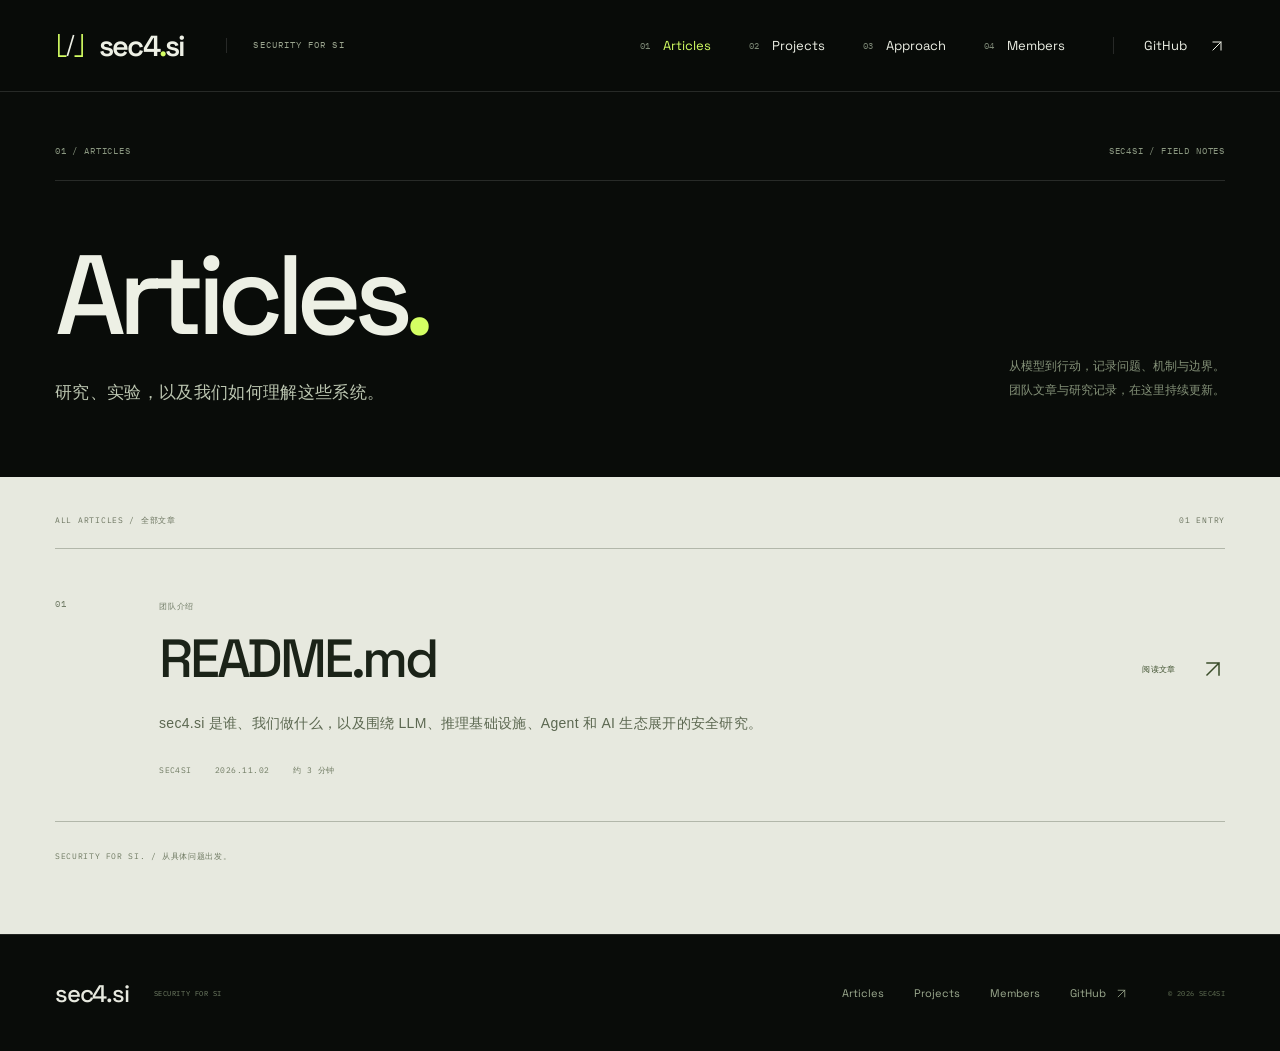
==== commit 1f861f0e: "Add standalone Members page with compact avatars and A-Z ordering" ====
--- a/articles/index.html
+++ b/articles/index.html
@@ -1,5 +1,5 @@
 <!doctype html>
-<html lang="zh-CN"><head><meta charset="UTF-8"><meta name="viewport" content="width=device-width, initial-scale=1"><meta name="theme-color" content="#090c09"><meta name="description" content="sec4.si 的团队文章、研究记录与技术分析，关注 LLM、推理基础设施、Agent 和 AI 生态安全。"><meta property="og:title" content="Articles — sec4.si"><meta property="og:description" content="sec4.si 的团队文章、研究记录与技术分析，关注 LLM、推理基础设施、Agent 和 AI 生态安全。"><meta property="og:type" content="website"><meta property="og:url" content="https://sec4.si/articles/"><link rel="canonical" href="https://sec4.si/articles/"><link rel="icon" type="image/svg+xml" href="/favicon.svg"><link rel="stylesheet" href="/assets/main-XGNGND4Q.css"><link rel="stylesheet" href="/assets/articles-XRSMCOFQ.css"><title>Articles — sec4.si</title></head>
+<html lang="zh-CN"><head><meta charset="UTF-8"><meta name="viewport" content="width=device-width, initial-scale=1"><meta name="theme-color" content="#090c09"><meta name="description" content="sec4.si 的团队文章、研究记录与技术分析，关注 LLM、推理基础设施、Agent 和 AI 生态安全。"><meta property="og:title" content="Articles — sec4.si"><meta property="og:description" content="sec4.si 的团队文章、研究记录与技术分析，关注 LLM、推理基础设施、Agent 和 AI 生态安全。"><meta property="og:type" content="website"><meta property="og:url" content="https://sec4.si/articles/"><link rel="canonical" href="https://sec4.si/articles/"><link rel="icon" type="image/svg+xml" href="/favicon.svg"><link rel="stylesheet" href="/assets/main-E5MSXBWS.css"><link rel="stylesheet" href="/assets/articles-XRSMCOFQ.css"><title>Articles — sec4.si</title></head>
 <body class="articles-page" id="top"><a class="skip-link" href="#main">跳到正文</a>
 <header class="site-header is-scrolled"><a class="brand" href="/" aria-label="sec4.si home"><svg width="31" height="31" viewBox="0 0 32 32" fill="none" aria-hidden="true"><path d="M4 5v22h7M28 5v22h-7"/><path class="mark-slash" d="m19 6-6 20"/></svg><span>sec4<span class="brand-dot">.</span>si</span></a><span class="header-caption mono">SECURITY FOR SI</span>
-<nav aria-label="Main navigation"><a href="/articles/" aria-current="page"><span class="nav-number">01</span> Articles</a><a class="projects-nav" href="/#projects"><span class="nav-number">02</span> Projects</a><a class="approach-nav" href="/#approach"><span class="nav-number">03</span> Approach</a><a class="github-nav" href="https://github.com/sec4si" aria-label="sec4si on GitHub"><span class="github-label">GitHub</span><svg width="20" height="20" viewBox="0 0 24 24" fill="none" aria-hidden="true"><path d="M6 18 18 6M6 6h12v12"/></svg></a></nav></header><main id="main" tabindex="-1"><section class="articles-intro page-gutter"><div class="section-label mono"><span>01 / ARTICLES</span><span>SEC4SI / FIELD NOTES</span></div><div class="articles-intro-copy"><div><h1>Articles<span>.</span></h1><p class="articles-subtitle">研究、实验，以及我们如何理解这些系统。</p></div><p class="articles-intro-note">从模型到行动，记录问题、机制与边界。<br>团队文章与研究记录，在这里持续更新。</p></div></section><section class="article-directory page-gutter" aria-labelledby="directory-title"><div class="directory-label mono"><h2 id="directory-title">ALL ARTICLES / 全部文章</h2><span>01 ENTRY</span></div><ol class="article-entries"><li><a class="article-entry" href="/articles/readme/"><span class="entry-number mono">01</span><div class="entry-copy"><span class="entry-category mono">团队介绍</span><h2>README.md</h2><p>sec4.si 是谁、我们做什么，以及围绕 LLM、推理基础设施、Agent 和 AI 生态展开的安全研究。</p><div class="entry-meta"><span class="mono">SEC4SI</span><time class="mono" datetime="2026-11-02">2026.11.02</time><span class="mono">约 3 分钟</span></div></div><span class="entry-action"><span class="mono">阅读文章</span><svg width="20" height="20" viewBox="0 0 24 24" fill="none" aria-hidden="true"><path d="M6 18 18 6M6 6h12v12"/></svg></span></a></li></ol><p class="directory-note mono">SECURITY FOR SI. / 从具体问题出发。</p></section></main><footer class="reading-footer page-gutter"><a class="reading-footer-brand" href="/">sec4.si<span class="mono">SECURITY FOR SI</span></a><nav aria-label="Footer navigation"><a href="/articles/">Articles</a><a href="/#projects">Projects</a><a href="https://github.com/sec4si">GitHub <svg width="20" height="20" viewBox="0 0 24 24" fill="none" aria-hidden="true"><path d="M6 18 18 6M6 6h12v12"/></svg></a></nav><span class="mono">© 2026 SEC4SI</span></footer></body></html>
+<nav aria-label="Main navigation"><a href="/articles/" aria-current="page"><span class="nav-number">01</span> Articles</a><a class="projects-nav" href="/#projects"><span class="nav-number">02</span> Projects</a><a class="approach-nav" href="/#approach"><span class="nav-number">03</span> Approach</a><a class="members-nav" href="/members/"><span class="nav-number">04</span> Members</a><a class="github-nav" href="https://github.com/sec4si" aria-label="sec4si on GitHub"><span class="github-label">GitHub</span><svg width="20" height="20" viewBox="0 0 24 24" fill="none" aria-hidden="true"><path d="M6 18 18 6M6 6h12v12"/></svg></a></nav></header><main id="main" tabindex="-1"><section class="articles-intro page-gutter"><div class="section-label mono"><span>01 / ARTICLES</span><span>SEC4SI / FIELD NOTES</span></div><div class="articles-intro-copy"><div><h1>Articles<span>.</span></h1><p class="articles-subtitle">研究、实验，以及我们如何理解这些系统。</p></div><p class="articles-intro-note">从模型到行动，记录问题、机制与边界。<br>团队文章与研究记录，在这里持续更新。</p></div></section><section class="article-directory page-gutter" aria-labelledby="directory-title"><div class="directory-label mono"><h2 id="directory-title">ALL ARTICLES / 全部文章</h2><span>01 ENTRY</span></div><ol class="article-entries"><li><a class="article-entry" href="/articles/readme/"><span class="entry-number mono">01</span><div class="entry-copy"><span class="entry-category mono">团队介绍</span><h2>README.md</h2><p>sec4.si 是谁、我们做什么，以及围绕 LLM、推理基础设施、Agent 和 AI 生态展开的安全研究。</p><div class="entry-meta"><span class="mono">SEC4SI</span><time class="mono" datetime="2026-11-02">2026.11.02</time><span class="mono">约 3 分钟</span></div></div><span class="entry-action"><span class="mono">阅读文章</span><svg width="20" height="20" viewBox="0 0 24 24" fill="none" aria-hidden="true"><path d="M6 18 18 6M6 6h12v12"/></svg></span></a></li></ol><p class="directory-note mono">SECURITY FOR SI. / 从具体问题出发。</p></section></main><footer class="reading-footer page-gutter"><a class="reading-footer-brand" href="/">sec4.si<span class="mono">SECURITY FOR SI</span></a><nav aria-label="Footer navigation"><a href="/articles/">Articles</a><a href="/#projects">Projects</a><a href="/members/">Members</a><a href="https://github.com/sec4si">GitHub <svg width="20" height="20" viewBox="0 0 24 24" fill="none" aria-hidden="true"><path d="M6 18 18 6M6 6h12v12"/></svg></a></nav><span class="mono">© 2026 SEC4SI</span></footer></body></html>
--- a/assets/main-E5MSXBWS.css
+++ b/assets/main-E5MSXBWS.css
@@ -0,0 +1 @@
+@font-face{font-family:Space Grotesk Variable;font-style:normal;font-display:swap;font-weight:300 700;src:url("./space-grotesk-vietnamese-wght-normal-UOJE75FD.woff2") format("woff2-variations");unicode-range:U+0102-0103,U+0110-0111,U+0128-0129,U+0168-0169,U+01A0-01A1,U+01AF-01B0,U+0300-0301,U+0303-0304,U+0308-0309,U+0323,U+0329,U+1EA0-1EF9,U+20AB}@font-face{font-family:Space Grotesk Variable;font-style:normal;font-display:swap;font-weight:300 700;src:url("./space-grotesk-latin-ext-wght-normal-KWQTIOU2.woff2") format("woff2-variations");unicode-range:U+0100-02BA,U+02BD-02C5,U+02C7-02CC,U+02CE-02D7,U+02DD-02FF,U+0304,U+0308,U+0329,U+1D00-1DBF,U+1E00-1E9F,U+1EF2-1EFF,U+2020,U+20A0-20AB,U+20AD-20C0,U+2113,U+2C60-2C7F,U+A720-A7FF}@font-face{font-family:Space Grotesk Variable;font-style:normal;font-display:swap;font-weight:300 700;src:url("./space-grotesk-latin-wght-normal-LIGEH75C.woff2") format("woff2-variations");unicode-range:U+0000-00FF,U+0131,U+0152-0153,U+02BB-02BC,U+02C6,U+02DA,U+02DC,U+0304,U+0308,U+0329,U+2000-206F,U+20AC,U+2122,U+2191,U+2193,U+2212,U+2215,U+FEFF,U+FFFD}@font-face{font-family:IBM Plex Mono;font-style:normal;font-display:swap;font-weight:400;src:url("./ibm-plex-mono-latin-400-normal-A2WATXFY.woff2") format("woff2"),url("./ibm-plex-mono-latin-400-normal-4MWPPJAM.woff") format("woff")}@font-face{font-family:IBM Plex Mono;font-style:normal;font-display:swap;font-weight:500;src:url("./ibm-plex-mono-latin-500-normal-33HAQIPI.woff2") format("woff2"),url("./ibm-plex-mono-latin-500-normal-EJMP6L36.woff") format("woff")}.typographic-wall{position:relative;isolation:isolate;width:100%;height:100%;min-height:240px;overflow:hidden}.typographic-wall__content{position:relative;z-index:10;width:100%;height:100%}:root{font-family:Space Grotesk Variable,Arial,Microsoft YaHei,sans-serif;color:#edf0e5;background:#090c09;font-synthesis:none;-webkit-font-smoothing:antialiased;--ink:#090c09;--paper:#e7e9df;--lime:#d4ff63;--muted:#889382;--hairline:#ffffff20;--gutter:clamp(24px,4.3vw,96px);scroll-behavior:smooth}*{box-sizing:border-box}html{scroll-padding-top:95px}body{margin:0}button,a{-webkit-tap-highlight-color:transparent}button{font:inherit}button,a{touch-action:manipulation}a{color:inherit;text-decoration:none}button{color:inherit;cursor:pointer}button:disabled{cursor:default}button:focus-visible,a:focus-visible{outline:2px solid var(--lime);outline-offset:6px}::selection{background:var(--lime);color:var(--ink)}svg{flex:none;stroke:currentColor;stroke-width:1.5;stroke-linecap:square;stroke-linejoin:miter}.mono{font-family:IBM Plex Mono,Consolas,monospace;font-size:10px;font-weight:400;letter-spacing:.06em;line-height:1.6}.page-gutter{padding-inline:var(--gutter)}.skip-link{position:fixed;top:16px;left:var(--gutter);z-index:100;background:var(--lime);color:var(--ink);padding:12px 20px;transform:translateY(-180%)}.skip-link:focus{transform:none}.site-header{height:92px;display:flex;align-items:center;gap:36px;padding-inline:var(--gutter);position:fixed;inset:0 0 auto;z-index:30;border-bottom:1px solid var(--hairline);background:linear-gradient(#090c0970,#090c0930);transition:background .3s,backdrop-filter .3s;animation:header-in 1s both}.site-header.is-scrolled{background:#090c09ed;backdrop-filter:blur(16px)}.brand{display:inline-flex;gap:13px;align-items:center;font-size:29px;font-weight:600;letter-spacing:-1.8px;line-height:1}.brand>svg{stroke:var(--lime);stroke-width:1.7}.brand .mark-slash{stroke:#edf0e5}.brand-dot{color:var(--lime)}.header-caption{color:#9aa48e;margin-left:6px;padding-left:26px;border-left:1px solid var(--hairline);font-size:9px;letter-spacing:.12em}.site-header nav{margin-left:auto;display:flex;align-items:center;gap:38px;font-size:13px}.site-header nav a{display:inline-flex;align-items:center;gap:13px;transition:color .2s}.site-header nav a:hover{color:var(--lime)}.nav-number{font:9px IBM Plex Mono,monospace;color:#7c8775}.site-header nav .github-nav{border-left:1px solid var(--hairline);padding-left:30px;margin-left:10px;gap:22px}.github-nav svg{width:16px;height:16px}.hero{isolation:isolate;position:relative;min-height:850px;height:100svh;max-height:1400px;overflow:hidden;background:var(--ink)}.hero:after{content:"";position:absolute;inset:0;pointer-events:none;z-index:6;opacity:.035;background-image:url("data:image/svg+xml,%3Csvg viewBox='0 0 180 180' xmlns='http://www.w3.org/2000/svg'%3E%3Cfilter id='n'%3E%3CfeTurbulence type='fractalNoise' baseFrequency='.93' numOctaves='3' stitchTiles='stitch'/%3E%3C/filter%3E%3Cpath fill='%23fff' filter='url(%23n)' opacity='.7' d='M0 0h180v180H0z'/%3E%3C/svg%3E")}.hero-field{position:absolute;inset:110px -1% 98px 37%;z-index:0;animation:field-in 2.1s .3s both}.hero-field .typographic-wall{height:100%;min-height:100%}.hero-field-mask{position:absolute;inset:92px 0 90px;pointer-events:none;z-index:1;background:linear-gradient(90deg,var(--ink) 0%,#090c09fa 25%,#090c09cc 39%,#090c0966 48%,transparent 68%),linear-gradient(0deg,var(--ink),transparent 17%,transparent 91%,var(--ink));opacity:.98}.hero-main{position:relative;z-index:3;height:100%;display:flex;flex-direction:column;justify-content:center;padding-top:128px;padding-bottom:102px;pointer-events:none}.eyebrow{display:inline-flex;gap:10px;align-items:center;color:#b7bfae;font-size:10px;letter-spacing:.12em}.tiny-cross{display:inline-block;width:10px;height:10px;position:relative;flex:none}.tiny-cross:before,.tiny-cross:after{content:"";position:absolute;background:currentColor;top:50%;left:0;width:100%;height:1px}.tiny-cross:after{transform:rotate(90deg)}.hero-main>.eyebrow{animation:copy-in 1s .1s both;margin-bottom:29px;color:#b7bfae}h1{font-size:clamp(112px,10.7vw,216px);font-weight:500;letter-spacing:-.077em;line-height:.94;margin:0 0 32px}.title-line{display:block;overflow:hidden;padding:0 .12em .12em 0;margin-bottom:-.12em}.title-line>span{display:block;animation:title-in 1.2s cubic-bezier(.2,.7,.15,1) .12s both}.title-line:nth-child(2)>span{animation-delay:.3s}h1 em{font-style:normal;color:var(--lime)}.title-period{font-weight:400}.hero-copy{max-width:430px;animation:copy-in 1.2s .55s both}.hero-description{font-size:17px;font-weight:400;line-height:1.65;letter-spacing:-.025em;margin:0;max-width:390px;color:#bec6b7}.hero-chinese{font-family:Arial,Microsoft YaHei,sans-serif;font-size:12px;letter-spacing:.12em;line-height:1.7;color:#737f6d;margin:15px 0 0}.hero-actions{display:flex;align-items:center;gap:32px;margin-top:33px}.primary-link{display:flex;align-items:center;justify-content:space-between;gap:36px;padding:16px 20px 17px;background:var(--lime);color:#17200c;font-size:13px;font-weight:600;pointer-events:auto;transition:background .2s,transform .2s}.primary-link:hover{background:#e5ffa1;transform:translateY(-2px)}.primary-link svg{width:19px}.action-note{font-size:8px;color:#849078;line-height:1.8;letter-spacing:.1em}.field-topline{position:absolute;top:137px;left:57%;right:var(--gutter);z-index:2;display:flex;align-items:center;gap:8px;color:#849077;font-size:8px;letter-spacing:.1em;animation:copy-in 1.1s .85s both;pointer-events:none}.field-coordinate{margin-left:auto;color:#4d5b48}.status-dot{width:5px;height:5px;background:var(--lime);border-radius:50%;display:inline-block;flex:none;box-shadow:0 0 12px #d4ff6340;animation:status-breathe 4s ease-in-out infinite}.field-note{position:absolute;right:var(--gutter);bottom:148px;width:clamp(290px,26vw,440px);z-index:4;animation:copy-in 1.3s 1.1s both;background:linear-gradient(90deg,#090c09ed,#090c09d9 80%,#090c09b3);border-top:1px solid #d4ff6330;padding-top:18px;pointer-events:none}.field-note-index{display:flex;align-items:center;gap:10px;font-size:8px;color:#a9b59a;letter-spacing:.1em}.square-dot{display:block;width:5px;height:5px;background:var(--lime)}.focus-bracket{margin-left:auto;color:var(--lime)}.field-note-content{animation:copy-in .45s both}.field-note-content p{font-size:22px;line-height:1.2;letter-spacing:-.04em;margin:17px 0 10px;max-width:350px}.field-note-content>span{display:block;max-width:360px;color:#7f8d75;font-size:12px;line-height:1.8}.field-note-hint{display:flex;gap:14px;color:#5a684f;font-size:7px;letter-spacing:.05em;margin-top:23px}.hero-bottom{position:absolute;bottom:0;inset-inline:0;height:92px;z-index:7;display:flex;align-items:center;justify-content:space-between;border-top:1px solid var(--hairline);gap:30px;animation:copy-in 1.1s .95s both}.scroll-cue{display:flex;align-items:center;gap:12px;color:#9aa78f;font-size:8px;letter-spacing:.09em;white-space:nowrap}.scroll-track{position:relative;width:9px;height:25px;border:1px solid #56634b;display:flex;justify-content:center;border-radius:6px;overflow:hidden}.scroll-track span{width:1px;height:7px;display:block;background:var(--lime);margin-top:4px;animation:scroll-tick 2.8s ease-in-out infinite}.field-tabs{display:flex;align-items:center;gap:34px;margin-left:auto;margin-right:10%}.field-tabs button{display:inline-flex;align-items:center;gap:9px;padding:10px 0;border:0;background:transparent;color:#69785f;font:9px IBM Plex Mono,monospace;letter-spacing:.08em;transition:color .2s}.tab-indicator{width:4px;height:4px;background:currentColor;opacity:.5;transition:background .2s}.field-tabs button:hover,.field-tabs button.is-active{color:var(--lime)}.field-tabs button.is-active .tab-indicator{opacity:1}.motion-controls{display:flex;align-items:center;gap:19px}.motion-button{display:flex;align-items:center;gap:9px;padding:10px 0;font-size:8px;letter-spacing:.12em;color:#8e9a83;background:none;border:none;min-width:66px}.motion-button:hover,.shuffle-button:hover{color:var(--lime)}.pause-icon{width:6px;height:9px;border-inline:2px solid currentColor;display:inline-block}.play-icon{display:inline-block;border-left:6px solid currentColor;border-top:4px solid transparent;border-bottom:4px solid transparent}.shuffle-button{background:none;border:0;color:#8e9a83;padding:8px}.shuffle-button:disabled{opacity:.3}.field-fallback{height:100%;font:14px/2.15 IBM Plex Mono,monospace;color:#8d9d7c15;letter-spacing:.25em;overflow:hidden;white-space:nowrap}.research-section{background:var(--paper);color:#121810;padding-block:64px 38px}.section-label{display:flex;justify-content:space-between;gap:24px;padding-bottom:22px;border-bottom:1px solid #171e1726;font-size:9px;letter-spacing:.09em;color:#66705d}.research-heading{display:flex;justify-content:space-between;align-items:flex-end;gap:60px;margin:69px 0 65px}h2{font-weight:500;letter-spacing:-.055em;line-height:1.09;font-size:clamp(40px,4.05vw,78px);margin:0}.research-heading h2>span{color:#7e8774}.research-heading p{font-family:Arial,Microsoft YaHei,sans-serif;color:#68705f;font-size:12px;line-height:2;letter-spacing:.04em;min-width:320px;margin:0 0 7px}.research-list{border-bottom:1px solid #171e1740}.research-row{border-top:1px solid #171e1740}.research-row{scroll-margin-top:14px}.research-row h3{margin:0}.research-toggle{width:100%;padding:30px 0;display:grid;grid-template-columns:80px minmax(230px,1fr) 1fr 30px;align-items:center;gap:24px;text-align:left;border:0;background:none;color:inherit;transition:padding .2s}.research-toggle:focus-visible{outline-color:#5f792e;outline-offset:-2px}.row-number{font-size:10px;color:#727c67;align-self:center}.row-label{font-size:clamp(28px,3.05vw,58px);letter-spacing:-.055em;font-weight:500;transition:transform .3s}.row-subtitle{font-size:15px;font-weight:400;color:#626c59;justify-self:start;letter-spacing:-.025em}.row-icon{position:relative;width:25px;height:25px;justify-self:end}.row-icon span{position:absolute;left:4px;right:4px;top:12px;height:1px;background:currentColor;transition:transform .3s}.row-icon span+span{transform:rotate(90deg)}.is-expanded .row-icon span+span{transform:rotate(0)}.research-toggle:hover .row-label{transform:translate(8px)}.is-expanded .row-label{text-decoration:underline;text-decoration-color:#a0b474;text-decoration-thickness:3px;text-underline-offset:10px}.research-detail-inner{padding:0 54px 33px 104px;max-width:970px;animation:copy-in .3s both}.research-detail-inner>p:first-child{font-size:17px;line-height:1.7;letter-spacing:-.02em;color:#3e4936;margin:0 0 11px;max-width:650px}.research-detail-inner>p[lang]{font-family:Arial,Microsoft YaHei,sans-serif;font-size:12px;line-height:1.8;color:#717a67;letter-spacing:.04em;margin:0}.research-tags{display:flex;flex-wrap:wrap;gap:9px 25px;margin-top:24px;color:#526242;font-size:8px;letter-spacing:.08em}.research-tags span:before{content:"\21b3";margin-right:8px;color:#8c9c75}.project-list-heading{display:flex;align-items:center;justify-content:space-between;gap:20px;border-top:1px solid #171e1740;padding:34px 0 22px;color:#66705d;font-size:8px;letter-spacing:.09em;scroll-margin-top:20px}.project-list-heading h3{margin:0;font:inherit}.project-list-heading>span{color:#727c67;font-size:7px}.project-actions{display:flex;align-items:center;flex-wrap:wrap;gap:14px 28px;margin-top:24px}.project-actions>a{display:inline-flex;align-items:center;justify-content:space-between;gap:28px;min-height:44px;font-size:12px;font-weight:500;transition:background .2s,color .2s,transform .2s}.project-actions a:focus-visible{outline-color:#496620;outline-offset:5px}.project-site{padding:13px 17px;background:#17200e;color:var(--lime)}.project-site:hover{background:#2c3c1c;transform:translateY(-2px)}.project-repository{color:#3e4936}.project-repository:hover{color:#17200e;text-decoration:underline;text-underline-offset:5px}.project-actions svg{width:16px;height:16px}.project-status{display:flex;align-items:center;gap:8px;font-size:7px;color:#68735e;letter-spacing:.07em}.project-status>span{display:block;width:4px;height:4px;background:#7e9457}.motion-button:disabled{opacity:.65}.research-footnote{display:flex;gap:12px;align-items:center;font-size:8px;letter-spacing:.035em;color:#78836b;padding-top:25px}.research-footnote .tiny-cross{width:8px;height:8px}.research-footnote>span:last-child{margin-left:auto;letter-spacing:.06em}.approach-section{padding-block:66px 100px;background:#0b0f0b}.approach-section .section-label{border-color:var(--hairline);color:#717e66}.approach-heading{display:flex;justify-content:space-between;align-items:flex-end;gap:60px;margin-top:70px}.approach-heading h2{font-size:clamp(40px,4.1vw,78px)}.approach-heading h2 span{color:#78876b}.approach-heading p{font-family:Arial,Microsoft YaHei,sans-serif;font-size:12px;letter-spacing:.05em;line-height:2;color:#7d8a71;margin:0 0 7px;min-width:320px}.boundary-map{display:flex;align-items:center;gap:38px;margin:65px 0 73px;border-block:1px solid var(--hairline);padding:30px 0}.map-terminal{color:#536148;font-size:8px;letter-spacing:.13em}.boundary-node{display:grid;grid-template-columns:5px auto;column-gap:10px;row-gap:5px;align-items:center;flex-shrink:0;font:10px IBM Plex Mono,monospace;letter-spacing:.09em;color:#b8c4aa}.node-dot{width:4px;height:4px;background:var(--lime);display:block}.boundary-node small{grid-column:2;font-family:Space Grotesk Variable,sans-serif;font-size:11px;letter-spacing:0;color:#5c6b50}.boundary-line{height:1px;background:#d4ff6333;flex:1;position:relative;overflow:visible;min-width:10px}.boundary-line:after{content:"";position:absolute;right:0;top:-2px;width:5px;height:5px;border-top:1px solid #a3bf76;border-right:1px solid #a3bf76;transform:rotate(45deg)}.principles{display:grid;grid-template-columns:repeat(3,1fr);gap:55px}.principle{border-left:1px solid #ffffff19;padding-left:24px}.principle-number{color:#738463;font-size:8px}.principle h3{font-size:36px;letter-spacing:-.055em;font-weight:400;margin:24px 0 8px}.principle p{color:#b3bfa6;font-size:13px;margin:0 0 12px;line-height:1.5}.principle>span[lang]{display:block;font-family:Arial,Microsoft YaHei,sans-serif;color:#6c7a61;font-size:11px;line-height:1.9;letter-spacing:.035em}.site-footer{background:var(--lime);color:#17200e;padding-top:72px}.footer-top{display:flex;align-items:center;justify-content:space-between;gap:40px;padding-bottom:77px}.footer-top .eyebrow{color:#667c41;font-size:8px;letter-spacing:.1em}.footer-top .status-dot{background:#40572a;animation:none;box-shadow:none}.footer-top h2{font-size:clamp(50px,6.2vw,120px);margin:25px 0 18px;letter-spacing:-.065em}.footer-top h2>span{color:#758e48}.footer-top p{font-family:Arial,Microsoft YaHei,sans-serif;color:#687f44;font-size:12px;letter-spacing:.06em;margin:0}.footer-articles{display:inline-flex;align-items:center;gap:24px;font-size:13px;min-height:44px;margin-top:19px;color:#2f4820}.footer-articles:hover{text-decoration:underline;text-underline-offset:5px}.footer-articles svg{width:18px;height:18px}.footer-github{display:flex;flex-direction:column;align-items:center;justify-content:center;gap:24px;width:180px;height:180px;border:1px solid #17200e44;border-radius:50%;transition:background .3s,color .3s,transform .3s}.footer-github>svg{width:54px;height:54px;stroke-width:1}.footer-github>span{font-size:8px;letter-spacing:.08em}.footer-github:hover{background:#17200e;color:var(--lime);transform:rotate(-5deg)}.site-footer a:focus-visible{outline-color:#17200e}.footer-projects{display:flex;align-items:center;gap:36px;border-top:1px solid #17200e33;padding-block:25px}.footer-projects>span{margin-right:auto;color:#657c40;font-size:8px;letter-spacing:.07em}.footer-projects>a{display:flex;align-items:center;justify-content:space-between;gap:35px;min-width:0;flex:0 1 200px;font-size:20px;letter-spacing:-.04em;padding-block:8px}.footer-projects>a:hover{text-decoration:underline;text-underline-offset:5px}.footer-projects svg{width:18px;height:18px}@media(max-width:720px){.footer-projects{flex-wrap:wrap;gap:16px 30px;padding-block:23px}.footer-projects>span{flex-basis:100%;font-size:7px}.footer-projects>a{flex:1 1 140px;min-width:0;font-size:18px;gap:15px}}.footer-bottom{display:flex;align-items:center;justify-content:space-between;gap:25px;border-top:1px solid #17200e33;padding-block:27px;font-size:8px;letter-spacing:.035em;color:#657c40}.footer-brand{font-family:Space Grotesk Variable,sans-serif;font-size:21px;letter-spacing:-1px;font-weight:600;color:#17200e}.footer-brand>span{font:7px IBM Plex Mono,monospace;letter-spacing:.08em;margin-left:17px;color:#657c40}.back-top{color:#3b5428;white-space:nowrap}[data-reveal]{opacity:0;transform:translateY(24px);transition:opacity .85s cubic-bezier(.2,.7,.15,1),transform .85s cubic-bezier(.2,.7,.15,1)}[data-reveal][data-revealed=true]{opacity:1;transform:none}.research-row[data-reveal]{transform:none}.research-row:target{opacity:1;transform:none;transition:none}.principle:nth-child(2){transition-delay:.1s}.principle:nth-child(3){transition-delay:.2s}@keyframes title-in{0%{transform:translateY(112%);filter:blur(4px);opacity:.4}to{transform:none;filter:none;opacity:1}}@keyframes copy-in{0%{opacity:0;transform:translateY(15px)}to{opacity:1;transform:none}}@keyframes header-in{0%{opacity:0;transform:translateY(-12px)}to{opacity:1;transform:none}}@keyframes field-in{0%{opacity:0}to{opacity:1}}@keyframes status-breathe{0%,to{opacity:.45}50%{opacity:1}}@keyframes scroll-tick{0%,to{transform:translateY(0);opacity:.7}60%{transform:translateY(8px);opacity:.2}}@media(min-width:1700px){.hero-copy{max-width:480px}.hero-description{font-size:19px;max-width:435px}.hero-chinese{font-size:13px}.hero-main{padding-top:140px}h1{margin-bottom:37px}.hero-actions{margin-top:38px}.primary-link{padding:19px 23px;font-size:14px;gap:55px}.field-note{bottom:158px}.field-note-content p{font-size:26px}.field-note-content>span{font-size:13px}.field-topline{font-size:9px;top:143px}.hero-main>.eyebrow{font-size:11px;margin-bottom:35px}}@media(max-width:1200px){.header-caption{display:none}.hero{min-height:800px}h1{font-size:clamp(108px,11vw,150px)}.hero-field{left:34%}.hero-field-mask{background:linear-gradient(90deg,var(--ink) 0%,#090c09f5 24%,#090c09a0 42%,transparent 68%),linear-gradient(0deg,var(--ink),transparent 18%,transparent 91%,var(--ink))}.hero-copy{max-width:350px}.hero-description{font-size:15px;max-width:330px}.field-topline{left:55%;font-size:7px}.field-note{width:285px}.field-note-content p{font-size:21px}.field-tabs{gap:20px;margin-right:0}.field-tabs button{font-size:8px}.scroll-cue{font-size:7px}.research-heading,.approach-heading{gap:35px}.research-heading p,.approach-heading p{min-width:270px;font-size:11px}.research-toggle{grid-template-columns:55px minmax(210px,1fr) 1fr 25px;gap:20px}.research-detail-inner{padding-left:75px}.boundary-map{gap:24px}.map-terminal{font-size:7px}.boundary-node{font-size:9px}.principles{gap:35px}.footer-bottom>span:nth-child(2){display:none}}@media(max-width:900px){.site-header{height:78px}.brand{font-size:25px}.site-header nav{gap:26px;font-size:12px}.site-header nav .github-nav{padding-left:23px;margin-left:0;gap:17px}.hero{min-height:900px;max-height:none}.hero-main{padding-top:130px;padding-bottom:200px;justify-content:center}h1{font-size:128px}.hero-description{max-width:335px}.field-topline{left:53%;top:118px;right:var(--gutter)}.field-coordinate{display:none}.hero-field{inset:98px -7% 140px 32%}.field-note{bottom:144px;width:260px}.field-note-content p{font-size:19px}.field-note-content>span{font-size:11px}.field-note-hint{font-size:6px}.hero-bottom{height:90px}.field-tabs{gap:15px}.field-tabs button{font-size:7px;gap:6px}.scroll-cue{font-size:6px}.motion-controls{gap:6px}.motion-button{font-size:7px;min-width:58px}.research-section{padding-top:40px}.section-label{font-size:8px}.section-label>span:last-child{font-size:7px}.research-heading,.approach-heading{flex-direction:column;align-items:flex-start;gap:29px;margin-top:45px;margin-bottom:45px}.research-heading p,.approach-heading p{font-size:12px}.research-toggle{grid-template-columns:38px 1fr 180px 23px;gap:16px;padding-block:27px}.row-label{font-size:33px}.row-subtitle{font-size:12px}.research-detail-inner{padding-left:54px}.research-footnote>span:last-child{display:none}.approach-section{padding-top:45px;padding-bottom:65px}.boundary-map{gap:17px;margin:45px 0 55px}.map-terminal{display:none}.boundary-node small{font-size:10px}.principles{gap:23px}.principle{padding-left:16px}.principle h3{font-size:30px}.principle>span[lang]{font-size:10px}.footer-top{padding-bottom:55px}.footer-github{width:145px;height:145px;gap:18px}.footer-github>svg{width:44px;height:44px}.footer-github>span{font-size:7px}.footer-brand>span{display:none}}@media(max-width:600px){:root{--gutter:22px}html{scroll-padding-top:80px}.site-header{height:72px;gap:12px}.brand{font-size:23px;gap:9px}.brand>svg{width:25px;height:25px}.site-header nav{gap:20px;font-size:11px}.nav-number,.approach-nav{display:none!important}.site-header nav .github-nav{border-left:0;padding-left:0;gap:10px}.github-nav svg{width:14px;height:14px}.hero{min-height:870px;height:100svh}.hero-main{justify-content:flex-start;padding-top:176px;padding-bottom:210px}.hero-main>.eyebrow{font-size:8px;letter-spacing:.1em;margin-bottom:28px}h1{font-size:clamp(83px,20.8vw,124px);line-height:1.02;letter-spacing:-.075em;margin-bottom:29px}.hero-description{font-size:15px;line-height:1.65;max-width:310px;color:#b8c3ac}.hero-chinese{font-size:10px;letter-spacing:.08em;margin-top:15px}.hero-actions{gap:23px;margin-top:28px}.primary-link{font-size:12px;gap:29px;padding:15px 17px}.action-note{font-size:7px}.hero-field{inset:95px -44% 110px 8%;opacity:.48}.hero-field-mask{inset:73px 0 83px;background:linear-gradient(90deg,#090c09f7,#090c09cf 45%,#090c09a6),linear-gradient(0deg,var(--ink),#090c09c0 16%,transparent 40%,transparent 92%,var(--ink))}.field-topline{left:var(--gutter);right:var(--gutter);top:111px;font-size:6px;letter-spacing:.08em;color:#68765d}.field-topline .status-dot{width:4px;height:4px}.field-note{left:var(--gutter);right:var(--gutter);bottom:107px;width:auto;border-top:1px solid #ffffff18;padding-top:15px;background:transparent}.field-note-index{font-size:7px}.field-note-content p{font-size:15px;margin:11px 0 0;max-width:none}.field-note-content>span,.field-note-hint{display:none}.field-note .square-dot{width:4px;height:4px}.hero-bottom{height:77px;gap:18px;flex-wrap:nowrap}.scroll-cue{display:none}.field-tabs{margin:0 auto 0 0;gap:13px}.field-tabs button{font-size:7px;letter-spacing:.04em;gap:5px;min-height:44px}.tab-indicator{width:3px;height:3px}.motion-controls{gap:0}.motion-button{font-size:6px;gap:7px;min-width:47px;min-height:44px}.shuffle-button{display:none}.pause-icon{height:7px;width:5px;border-inline-width:1.5px}.research-section{padding-top:32px;padding-bottom:26px}.section-label{font-size:7px;padding-bottom:17px;letter-spacing:.07em}.section-label>span:last-child{display:none}.research-heading{margin-top:36px;margin-bottom:34px;gap:24px}h2{font-size:36px;letter-spacing:-.06em;line-height:1.15}.research-heading p{font-size:11px;line-height:2;letter-spacing:.02em;min-width:0;max-width:310px}.research-toggle{grid-template-columns:24px 1fr 20px;gap:13px;padding-block:24px}.row-number{font-size:8px}.row-label{font-size:30px;letter-spacing:-.055em}.row-subtitle{display:none}.row-icon{width:18px;height:18px}.row-icon span{top:9px;left:2px;right:2px}.is-expanded .row-label{text-decoration-thickness:2px;text-underline-offset:7px}.research-detail-inner{padding:0 0 26px 37px}.research-detail-inner>p:first-child{font-size:14px;line-height:1.8}.research-detail-inner>p[lang]{font-size:10px;line-height:1.9;letter-spacing:.02em}.research-tags{gap:10px 15px;font-size:6px;line-height:1.8;margin-top:18px}.research-tags span:before{margin-right:5px}.research-footnote{font-size:6px;gap:10px;line-height:1.8;padding-top:21px}.approach-section{padding-top:33px;padding-bottom:44px}.approach-heading{margin-top:36px;margin-bottom:0;gap:24px}.approach-heading h2{font-size:36px}.approach-heading p{font-size:11px;line-height:2;letter-spacing:.02em;min-width:0}.boundary-map{margin:34px 0 37px;gap:14px;padding-block:23px}.boundary-node{grid-template-columns:3px auto;font-size:7px;column-gap:7px;letter-spacing:.05em}.node-dot{width:3px;height:3px}.boundary-node small{display:none}.boundary-line:after{width:4px;height:4px;top:-1.5px}.principles{grid-template-columns:1fr;gap:29px}.principle{border-left:0;border-top:1px solid #ffffff18;padding-top:22px;padding-left:0;display:grid;grid-template-columns:35px 1fr;column-gap:5px}.principle-number{grid-row:1 / span 3;align-self:start;padding-top:9px;font-size:7px}.principle h3{font-size:29px;margin:0 0 9px}.principle p{font-size:12px;margin-bottom:8px}.principle>span[lang]{font-size:10px;letter-spacing:.02em}.site-footer{padding-top:38px}.footer-top{align-items:flex-start;position:relative;gap:15px;padding-bottom:40px}.footer-top .eyebrow{font-size:6px;letter-spacing:.05em;gap:7px}.footer-top h2{font-size:43px;margin:24px 0 16px}.footer-top p{font-size:10px;line-height:1.9;letter-spacing:.03em;max-width:250px}.footer-github{width:52px;height:52px;flex:none;margin-top:42px;border-radius:0;border:0}.footer-github>svg{width:37px;height:37px;stroke-width:1.2}.footer-github>span{display:none}.footer-bottom{padding-block:20px;gap:15px;flex-wrap:wrap;font-size:6px}.footer-brand{font-size:19px;flex:1}.footer-bottom>span{font-size:6px}.back-top{display:none}}@media(prefers-reduced-motion:reduce){:root{scroll-behavior:auto}*,*:before,*:after{animation-duration:.01ms!important;animation-delay:0s!important;transition-duration:.01ms!important;scroll-behavior:auto!important}[data-reveal]{opacity:1;transform:none}.title-line>span{transform:none;filter:none}}@media(max-width:600px){.site-header nav{gap:16px}.site-header nav a{min-height:44px}.site-header nav .github-nav{min-width:24px;justify-content:center}.github-label{display:none}.project-list-heading{padding-top:28px;font-size:7px;gap:12px}.project-list-heading>span{font-size:6px}.project-actions{gap:12px 23px;margin-top:21px}.project-actions>a{font-size:11px;gap:20px}.project-site{padding:12px 14px}.project-status{flex-basis:100%;font-size:6px;margin-top:2px}}@media(max-width:360px){:root{--gutter:18px}.site-header{gap:10px}.brand{font-size:22px;gap:8px}.brand>svg{width:24px;height:24px}.site-header nav{gap:13px}.field-tabs{gap:10px}h1{font-size:clamp(72px,23vw,83px)}}@media(max-width:1100px){.site-header nav{gap:24px}.site-header nav .github-nav{padding-left:22px;margin-left:0;gap:14px}}@media(max-width:800px){.site-header .approach-nav{display:none}}@media(max-width:600px){.site-header nav{gap:14px}.site-header nav a{gap:8px}}@media(max-width:420px){.site-header nav .github-nav{display:none}.site-header nav{gap:12px}}@media(max-width:360px){.site-header nav{font-size:10px;gap:10px}}
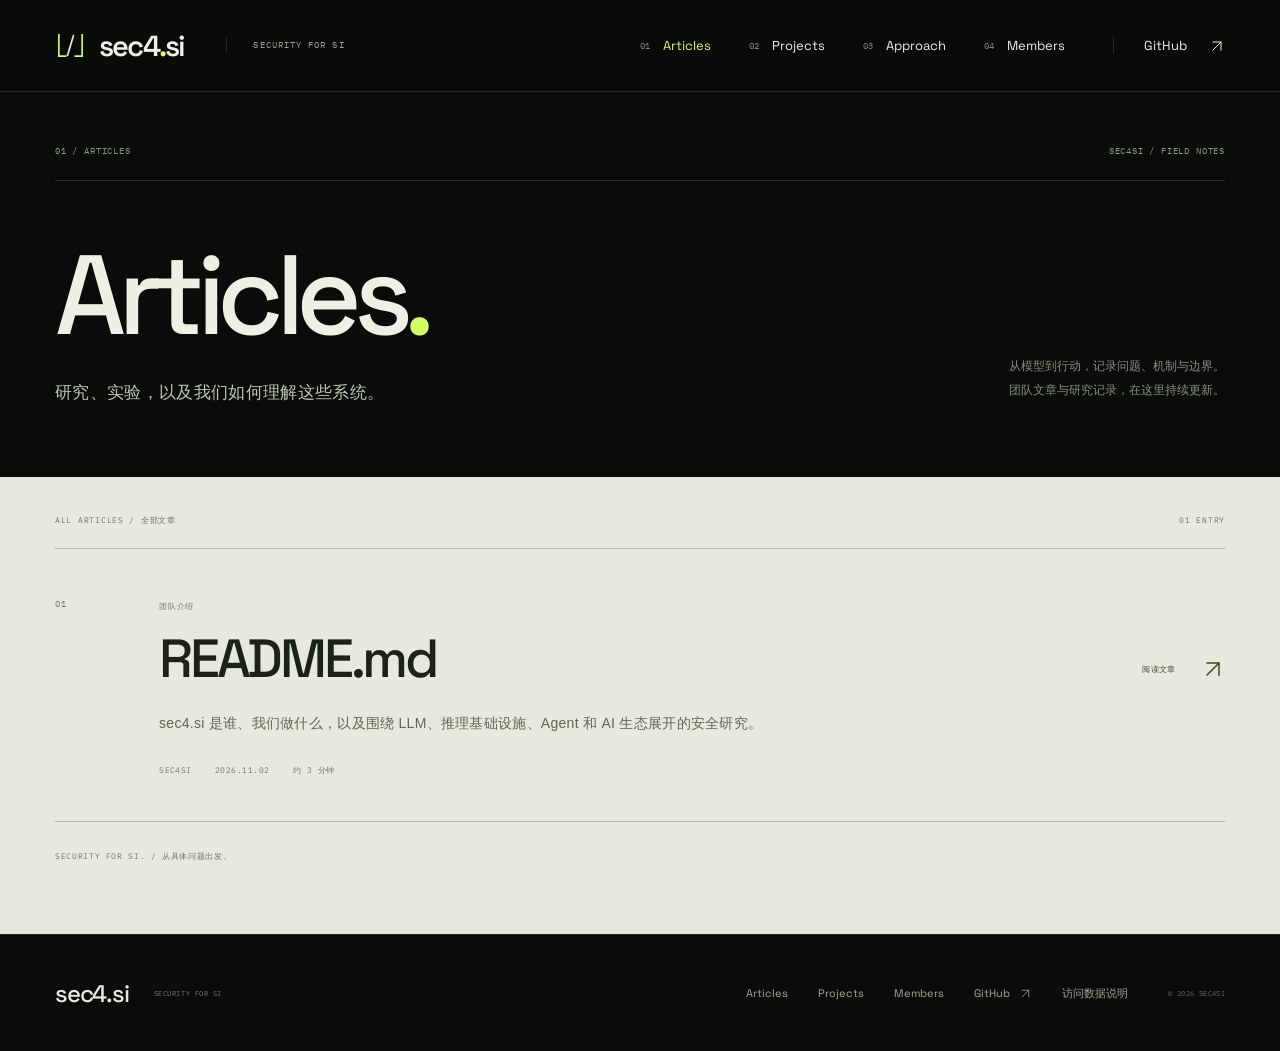
==== commit a9747386: "Report site visits to sec4si Metric" ====
--- a/articles/index.html
+++ b/articles/index.html
@@ -1,5 +1,5 @@
 <!doctype html>
-<html lang="zh-CN"><head><meta charset="UTF-8"><meta name="viewport" content="width=device-width, initial-scale=1"><meta name="theme-color" content="#090c09"><meta name="description" content="sec4.si 的团队文章、研究记录与技术分析，关注 LLM、推理基础设施、Agent 和 AI 生态安全。"><meta property="og:title" content="Articles — sec4.si"><meta property="og:description" content="sec4.si 的团队文章、研究记录与技术分析，关注 LLM、推理基础设施、Agent 和 AI 生态安全。"><meta property="og:type" content="website"><meta property="og:url" content="https://sec4.si/articles/"><link rel="canonical" href="https://sec4.si/articles/"><link rel="icon" type="image/svg+xml" href="/favicon.svg"><link rel="stylesheet" href="/assets/main-E5MSXBWS.css"><link rel="stylesheet" href="/assets/articles-XRSMCOFQ.css"><title>Articles — sec4.si</title></head>
+<html lang="zh-CN"><head><meta charset="UTF-8"><meta name="viewport" content="width=device-width, initial-scale=1"><meta name="theme-color" content="#090c09"><meta name="description" content="sec4.si 的团队文章、研究记录与技术分析，关注 LLM、推理基础设施、Agent 和 AI 生态安全。"><meta property="og:title" content="Articles — sec4.si"><meta property="og:description" content="sec4.si 的团队文章、研究记录与技术分析，关注 LLM、推理基础设施、Agent 和 AI 生态安全。"><meta property="og:type" content="website"><meta property="og:url" content="https://sec4.si/articles/"><link rel="canonical" href="https://sec4.si/articles/"><link rel="icon" type="image/svg+xml" href="/favicon.svg"><link rel="stylesheet" href="/assets/main-E5MSXBWS.css"><link rel="stylesheet" href="/assets/articles-BA67PP47.css"><title>Articles — sec4.si</title><script defer src="/visit-metrics.js"></script></head>
 <body class="articles-page" id="top"><a class="skip-link" href="#main">跳到正文</a>
 <header class="site-header is-scrolled"><a class="brand" href="/" aria-label="sec4.si home"><svg width="31" height="31" viewBox="0 0 32 32" fill="none" aria-hidden="true"><path d="M4 5v22h7M28 5v22h-7"/><path class="mark-slash" d="m19 6-6 20"/></svg><span>sec4<span class="brand-dot">.</span>si</span></a><span class="header-caption mono">SECURITY FOR SI</span>
-<nav aria-label="Main navigation"><a href="/articles/" aria-current="page"><span class="nav-number">01</span> Articles</a><a class="projects-nav" href="/#projects"><span class="nav-number">02</span> Projects</a><a class="approach-nav" href="/#approach"><span class="nav-number">03</span> Approach</a><a class="members-nav" href="/members/"><span class="nav-number">04</span> Members</a><a class="github-nav" href="https://github.com/sec4si" aria-label="sec4si on GitHub"><span class="github-label">GitHub</span><svg width="20" height="20" viewBox="0 0 24 24" fill="none" aria-hidden="true"><path d="M6 18 18 6M6 6h12v12"/></svg></a></nav></header><main id="main" tabindex="-1"><section class="articles-intro page-gutter"><div class="section-label mono"><span>01 / ARTICLES</span><span>SEC4SI / FIELD NOTES</span></div><div class="articles-intro-copy"><div><h1>Articles<span>.</span></h1><p class="articles-subtitle">研究、实验，以及我们如何理解这些系统。</p></div><p class="articles-intro-note">从模型到行动，记录问题、机制与边界。<br>团队文章与研究记录，在这里持续更新。</p></div></section><section class="article-directory page-gutter" aria-labelledby="directory-title"><div class="directory-label mono"><h2 id="directory-title">ALL ARTICLES / 全部文章</h2><span>01 ENTRY</span></div><ol class="article-entries"><li><a class="article-entry" href="/articles/readme/"><span class="entry-number mono">01</span><div class="entry-copy"><span class="entry-category mono">团队介绍</span><h2>README.md</h2><p>sec4.si 是谁、我们做什么，以及围绕 LLM、推理基础设施、Agent 和 AI 生态展开的安全研究。</p><div class="entry-meta"><span class="mono">SEC4SI</span><time class="mono" datetime="2026-11-02">2026.11.02</time><span class="mono">约 3 分钟</span></div></div><span class="entry-action"><span class="mono">阅读文章</span><svg width="20" height="20" viewBox="0 0 24 24" fill="none" aria-hidden="true"><path d="M6 18 18 6M6 6h12v12"/></svg></span></a></li></ol><p class="directory-note mono">SECURITY FOR SI. / 从具体问题出发。</p></section></main><footer class="reading-footer page-gutter"><a class="reading-footer-brand" href="/">sec4.si<span class="mono">SECURITY FOR SI</span></a><nav aria-label="Footer navigation"><a href="/articles/">Articles</a><a href="/#projects">Projects</a><a href="/members/">Members</a><a href="https://github.com/sec4si">GitHub <svg width="20" height="20" viewBox="0 0 24 24" fill="none" aria-hidden="true"><path d="M6 18 18 6M6 6h12v12"/></svg></a></nav><span class="mono">© 2026 SEC4SI</span></footer></body></html>
+<nav aria-label="Main navigation"><a href="/articles/" aria-current="page"><span class="nav-number">01</span> Articles</a><a class="projects-nav" href="/#projects"><span class="nav-number">02</span> Projects</a><a class="approach-nav" href="/#approach"><span class="nav-number">03</span> Approach</a><a class="members-nav" href="/members/"><span class="nav-number">04</span> Members</a><a class="github-nav" href="https://github.com/sec4si" aria-label="sec4si on GitHub"><span class="github-label">GitHub</span><svg width="20" height="20" viewBox="0 0 24 24" fill="none" aria-hidden="true"><path d="M6 18 18 6M6 6h12v12"/></svg></a></nav></header><main id="main" tabindex="-1"><section class="articles-intro page-gutter"><div class="section-label mono"><span>01 / ARTICLES</span><span>SEC4SI / FIELD NOTES</span></div><div class="articles-intro-copy"><div><h1>Articles<span>.</span></h1><p class="articles-subtitle">研究、实验，以及我们如何理解这些系统。</p></div><p class="articles-intro-note">从模型到行动，记录问题、机制与边界。<br>团队文章与研究记录，在这里持续更新。</p></div></section><section class="article-directory page-gutter" aria-labelledby="directory-title"><div class="directory-label mono"><h2 id="directory-title">ALL ARTICLES / 全部文章</h2><span>01 ENTRY</span></div><ol class="article-entries"><li><a class="article-entry" href="/articles/readme/"><span class="entry-number mono">01</span><div class="entry-copy"><span class="entry-category mono">团队介绍</span><h2>README.md</h2><p>sec4.si 是谁、我们做什么，以及围绕 LLM、推理基础设施、Agent 和 AI 生态展开的安全研究。</p><div class="entry-meta"><span class="mono">SEC4SI</span><time class="mono" datetime="2026-11-02">2026.11.02</time><span class="mono">约 3 分钟</span></div></div><span class="entry-action"><span class="mono">阅读文章</span><svg width="20" height="20" viewBox="0 0 24 24" fill="none" aria-hidden="true"><path d="M6 18 18 6M6 6h12v12"/></svg></span></a></li></ol><p class="directory-note mono">SECURITY FOR SI. / 从具体问题出发。</p></section></main><footer class="reading-footer page-gutter"><a class="reading-footer-brand" href="/">sec4.si<span class="mono">SECURITY FOR SI</span></a><nav aria-label="Footer navigation"><a href="/articles/">Articles</a><a href="/#projects">Projects</a><a href="/members/">Members</a><a href="https://github.com/sec4si">GitHub <svg width="20" height="20" viewBox="0 0 24 24" fill="none" aria-hidden="true"><path d="M6 18 18 6M6 6h12v12"/></svg></a><a href="https://metric.sec4.si/privacy" rel="noreferrer">访问数据说明</a></nav><span class="mono">© 2026 SEC4SI</span></footer></body></html>
--- a/assets/articles-BA67PP47.css
+++ b/assets/articles-BA67PP47.css
@@ -0,0 +1 @@
+.articles-page{--reading-ink:#1b2318;--reading-muted:#68715f}.articles-page .site-header{animation:none;background:#090c09f5}.articles-page .site-header nav a[aria-current]{color:var(--lime)}.articles-page main{padding-top:92px}.articles-page main:focus{outline:none}.articles-intro{padding-top:52px;padding-bottom:68px}.articles-intro .section-label{border-color:var(--hairline);color:#8a9780}.articles-intro-copy{display:flex;align-items:flex-end;justify-content:space-between;gap:60px;padding-top:58px}.articles-intro h1{font-size:clamp(76px,8.8vw,164px);line-height:1;letter-spacing:-.075em;margin:0 0 26px}.articles-intro h1>span,.article-hero h1>span{color:var(--lime)}.articles-subtitle{font:17px/1.8 Arial,Microsoft YaHei,sans-serif;color:#bcc6b1;margin:0;letter-spacing:.02em}.articles-intro-note{font:12px/2 Arial,Microsoft YaHei,sans-serif;color:#859279;margin:0 0 7px;max-width:340px}.article-directory{background:var(--paper);color:var(--reading-ink);padding-top:37px;padding-bottom:72px;min-height:400px}.directory-label{display:flex;justify-content:space-between;align-items:center;gap:20px;color:#6b745f;border-bottom:1px solid #17200e40;padding-bottom:22px;font-size:8px;letter-spacing:.09em}.directory-label h2{font:inherit;margin:0;letter-spacing:inherit}.article-entries{list-style:none;padding:0;margin:0}.article-entry{display:grid;grid-template-columns:80px minmax(0,1fr) 130px;gap:24px;align-items:start;padding:44px 0;border-bottom:1px solid #17200e40;transition:padding .25s}.article-entry:focus-visible{outline-color:#496620;outline-offset:9px}.entry-number{font-size:9px;color:#737e69;padding-top:4px}.entry-category{font-size:8px;letter-spacing:.1em;color:#737e69}.entry-copy h2{font-size:clamp(36px,4.2vw,64px);line-height:1.15;letter-spacing:-.06em;margin:14px 0 20px;font-weight:500;overflow-wrap:anywhere}.entry-copy>p{font:14px/1.9 Arial,Microsoft YaHei,sans-serif;max-width:680px;color:#5c6851;margin:0;letter-spacing:.02em}.entry-meta{display:flex;gap:23px;flex-wrap:wrap;margin-top:27px;color:#6f7a62}.entry-meta .mono{font-size:8px}.entry-action{justify-self:end;display:flex;align-items:center;gap:25px;margin-top:64px;color:#3a4c2a}.entry-action .mono{font-size:8px;white-space:nowrap}.entry-action svg{width:24px;height:24px;transition:transform .2s}.article-entry:hover h2{text-decoration:underline;text-decoration-color:#91a26b;text-decoration-thickness:2px;text-underline-offset:9px}.article-entry:hover .entry-action svg{transform:translate(3px,-3px)}.directory-note{font-size:8px;letter-spacing:.08em;color:#6f7a62;margin:28px 0 0}.article-hero{padding-top:39px;padding-bottom:55px}.article-breadcrumb{display:flex;align-items:center;flex-wrap:wrap;gap:14px;font-size:8px;letter-spacing:.08em;color:#87957a;margin-bottom:58px}.article-breadcrumb a:hover{color:var(--lime)}.article-breadcrumb [aria-current]{color:#bec7b5}.article-category{display:flex;align-items:center;gap:10px;font-size:8px;letter-spacing:.11em;color:#a1b28f;margin:0 0 25px}.article-category .square-dot{width:4px;height:4px}.article-hero h1{font-size:clamp(62px,7.1vw,132px);font-weight:500;line-height:1.05;letter-spacing:-.075em;margin:0 0 24px;overflow-wrap:anywhere}.article-subtitle{font:20px/1.7 Arial,Microsoft YaHei,sans-serif;color:#bcc6b1;letter-spacing:.03em;margin:0}.article-meta{display:flex;flex-wrap:wrap;gap:25px;margin-top:32px;color:#7e8e70}.article-meta .mono{font-size:8px;letter-spacing:.08em}.article-reading{background:var(--paper);color:var(--reading-ink);padding-top:66px;padding-bottom:75px}.article-layout{display:grid;grid-template-columns:minmax(0,780px) 210px;gap:clamp(52px,8vw,150px);max-width:1180px;margin-inline:auto;align-items:start}.article-prose{grid-column:1;grid-row:1;font-family:Arial,Microsoft YaHei,PingFang SC,sans-serif;font-size:16px;line-height:2.05;letter-spacing:.015em;min-width:0;overflow-wrap:anywhere}.article-prose h2,.article-prose h3,.article-prose h4{font-family:Space Grotesk Variable,Arial,Microsoft YaHei,sans-serif;position:relative;color:#17200e;scroll-margin-top:115px;letter-spacing:-.025em;line-height:1.5}.article-prose h2{font-size:28px;font-weight:500;margin:65px 0 24px;padding-top:23px;border-top:1px solid #17200e30}.article-prose>h2:first-child{margin-top:0;border:0;padding-top:0}.article-prose h3{font-size:21px;font-weight:500;margin:36px 0 16px}.article-prose h4{font-size:18px;font-weight:500;margin:30px 0 12px}.article-prose p{margin:0 0 21px;color:#46513e}.article-prose strong{font-weight:600;color:#27341d}.article-prose ul,.article-prose ol{padding-left:1.5em;margin:20px 0 26px;color:#46513e}.article-prose li{padding-left:.3em;margin:12px 0}.article-prose li::marker{color:#758b51}.article-prose a{color:#314d1c;text-decoration:underline;text-decoration-color:#96a67c;text-underline-offset:4px;text-decoration-thickness:1px}.article-prose a:hover{color:#17200e;text-decoration-color:currentColor}.article-prose a:focus-visible{outline-color:#496620}.article-prose code{font-family:IBM Plex Mono,monospace;font-size:.85em;background:#17200e0a;padding:3px 5px;border-radius:2px}.article-prose pre{overflow:auto;max-width:100%;background:#17200e;color:#e7e9df;padding:22px;font-size:13px;line-height:1.8}.article-prose pre code{background:none;padding:0;color:inherit}.article-prose blockquote{border-left:2px solid #96a67c;padding-left:22px;margin:28px 0;color:#68715f}.article-prose img{max-width:100%;height:auto}.article-prose .article-table{overflow:auto;margin-block:25px}.article-prose table{border-collapse:collapse;min-width:100%;font-size:14px}.article-prose td,.article-prose th{border-bottom:1px solid #17200e30;text-align:left;padding:12px 16px}.article-prose .heading-anchor{font:15px IBM Plex Mono,monospace;text-decoration:none;opacity:0;color:#71845b;margin-left:12px}.article-prose h2:hover .heading-anchor,.article-prose h3:hover .heading-anchor,.article-prose h4:hover .heading-anchor,.article-prose .heading-anchor:focus-visible{opacity:1}.article-sidebar{grid-column:2;grid-row:1;position:sticky;top:130px}.article-toc{border-left:1px solid #17200e30;padding-left:24px}.article-toc>p{font-size:8px;letter-spacing:.08em;color:#7c876e;margin:0 0 23px}.article-toc ol{list-style:none;padding:0;margin:0;display:grid;gap:17px}.article-toc li{font:12px/1.7 Arial,Microsoft YaHei,sans-serif;color:#657357;letter-spacing:.02em}.article-toc a:hover{color:#17200e;text-decoration:underline;text-underline-offset:5px}.article-toc a:focus-visible{outline-color:#496620}.article-toc .article-back-top{display:inline-block;font-size:7px;letter-spacing:.06em;margin-top:31px;color:#7a886b}.article-end-mark{font-size:24px;letter-spacing:-.15em;color:#778c52;margin:45px 0 34px}.article-metric{border-top:1px solid #17200e30;padding-top:16px;margin-bottom:24px}.article-prose .article-metric p{font-size:13px;line-height:1.8;margin:0 0 5px}.article-metric-links{display:flex;flex-wrap:wrap;gap:0 20px}.article-metric-links a{display:inline-flex;align-items:center;min-height:44px;font-size:13px}.article-pagination{display:flex;justify-content:space-between;align-items:center;gap:25px;border-top:1px solid #17200e30;padding-top:25px}.article-prose .article-pagination a{font:12px/1.6 Arial,Microsoft YaHei,sans-serif;text-decoration:none;display:inline-flex;align-items:center;gap:14px;min-height:44px;color:#425934}.article-pagination .markdown-download svg{width:16px;height:16px}.article-prose .article-pagination a:hover{text-decoration:underline;text-underline-offset:5px}.reading-footer{background:#090c09;display:flex;align-items:center;justify-content:space-between;gap:40px;padding-block:36px;border-top:1px solid #ffffff1a}.reading-footer-brand{font-size:24px;letter-spacing:-1.2px;color:#e7e9df;font-weight:500;display:flex;align-items:center;gap:25px}.reading-footer-brand .mono{font-size:7px;letter-spacing:.08em;color:#748268}.reading-footer nav{display:flex;align-items:center;gap:30px;margin-left:auto;color:#9eac91;font-size:11px}.reading-footer nav a{display:inline-flex;align-items:center;gap:9px;min-height:44px}.reading-footer nav a:hover{color:var(--lime)}.reading-footer nav svg{width:13px;height:13px}.reading-footer>.mono{font-size:7px;letter-spacing:.05em;color:#647357}@media(max-width:1000px){.article-layout{grid-template-columns:minmax(0,1fr);gap:36px;max-width:780px}.article-prose{grid-column:1;grid-row:2}.article-sidebar{position:static;grid-column:1;grid-row:1}.article-toc{border-left:0;border-bottom:1px solid #17200e30;padding:0 0 29px}.article-toc>p{margin-bottom:17px}.article-toc ol{display:flex;flex-wrap:wrap;gap:12px 25px}.article-toc li{font-size:11px}.article-toc .article-back-top{display:none}.article-reading{padding-top:38px}.articles-intro-note{max-width:290px}.reading-footer-brand .mono{display:none}}@media(max-width:900px){.articles-page main{padding-top:78px}.articles-intro{padding-top:34px;padding-bottom:45px}.articles-intro-copy{padding-top:40px;gap:35px}.articles-subtitle{font-size:14px}.articles-intro-note{font-size:11px;max-width:250px}.article-hero{padding-top:30px}.article-breadcrumb{margin-bottom:42px}.article-hero h1{font-size:84px}.article-prose h2,.article-prose h3,.article-prose h4{scroll-margin-top:100px}}@media(max-width:600px){.articles-page main{padding-top:72px}.articles-intro{padding-top:28px;padding-bottom:37px}.articles-intro-copy{display:block;padding-top:35px}.articles-intro h1{font-size:76px;margin-bottom:20px}.articles-subtitle{font-size:13px;max-width:270px;line-height:1.9}.articles-intro-note{font-size:10px;line-height:2;margin:23px 0 0}.article-directory{padding-top:26px;padding-bottom:42px;min-height:350px}.directory-label{font-size:7px;padding-bottom:18px}.article-entry{grid-template-columns:24px minmax(0,1fr) 20px;gap:13px;padding:30px 0}.entry-number,.entry-category{font-size:7px}.entry-copy h2{font-size:36px;margin:12px 0 15px;letter-spacing:-.06em}.entry-copy>p{font-size:12px;line-height:1.9}.entry-meta{gap:10px 17px;margin-top:21px}.entry-meta .mono{font-size:7px}.entry-action{margin-top:43px}.entry-action .mono{display:none}.entry-action svg{width:19px;height:19px}.directory-note{font-size:6px;margin-top:23px}.article-hero{padding-top:26px;padding-bottom:35px}.article-breadcrumb{font-size:6px;gap:10px;margin-bottom:35px}.article-category{font-size:7px;margin-bottom:21px}.article-hero h1{font-size:60px;letter-spacing:-.07em;margin-bottom:20px}.article-subtitle{font-size:16px}.article-meta{gap:13px 20px;margin-top:25px}.article-meta .mono{font-size:7px}.article-reading{padding-top:30px;padding-bottom:45px}.article-layout{gap:28px}.article-prose{font-size:14px;line-height:2.05;letter-spacing:.015em}.article-prose h2{font-size:23px;margin:44px 0 20px;padding-top:20px}.article-prose h3{font-size:18px;margin:28px 0 14px}.article-prose p{margin-bottom:18px}.article-prose li{margin-block:13px}.article-toc{padding-bottom:24px}.article-toc>p{font-size:7px}.article-toc ol{gap:10px 19px}.article-toc li{font-size:10px}.article-prose .heading-anchor{font-size:11px;margin-left:8px}.article-pagination{gap:16px;align-items:flex-start;flex-wrap:wrap;padding-top:20px}.article-prose .article-pagination a{font-size:11px}.article-end-mark{margin:32px 0 25px;font-size:21px}.reading-footer{flex-wrap:wrap;gap:15px 30px;padding-block:26px}.reading-footer-brand{font-size:22px}.reading-footer nav{gap:20px;font-size:10px}.reading-footer>.mono{flex-basis:100%;font-size:6px}}@media(max-width:360px){.articles-intro h1{font-size:66px}.article-hero h1{font-size:52px}.entry-copy h2{font-size:31px}.entry-meta{gap:9px 13px}.reading-footer{gap:10px 20px}.reading-footer nav{gap:15px}.reading-footer-brand{font-size:20px}}@media(prefers-reduced-motion:reduce){.article-entry,.entry-action svg{transition:none}}
